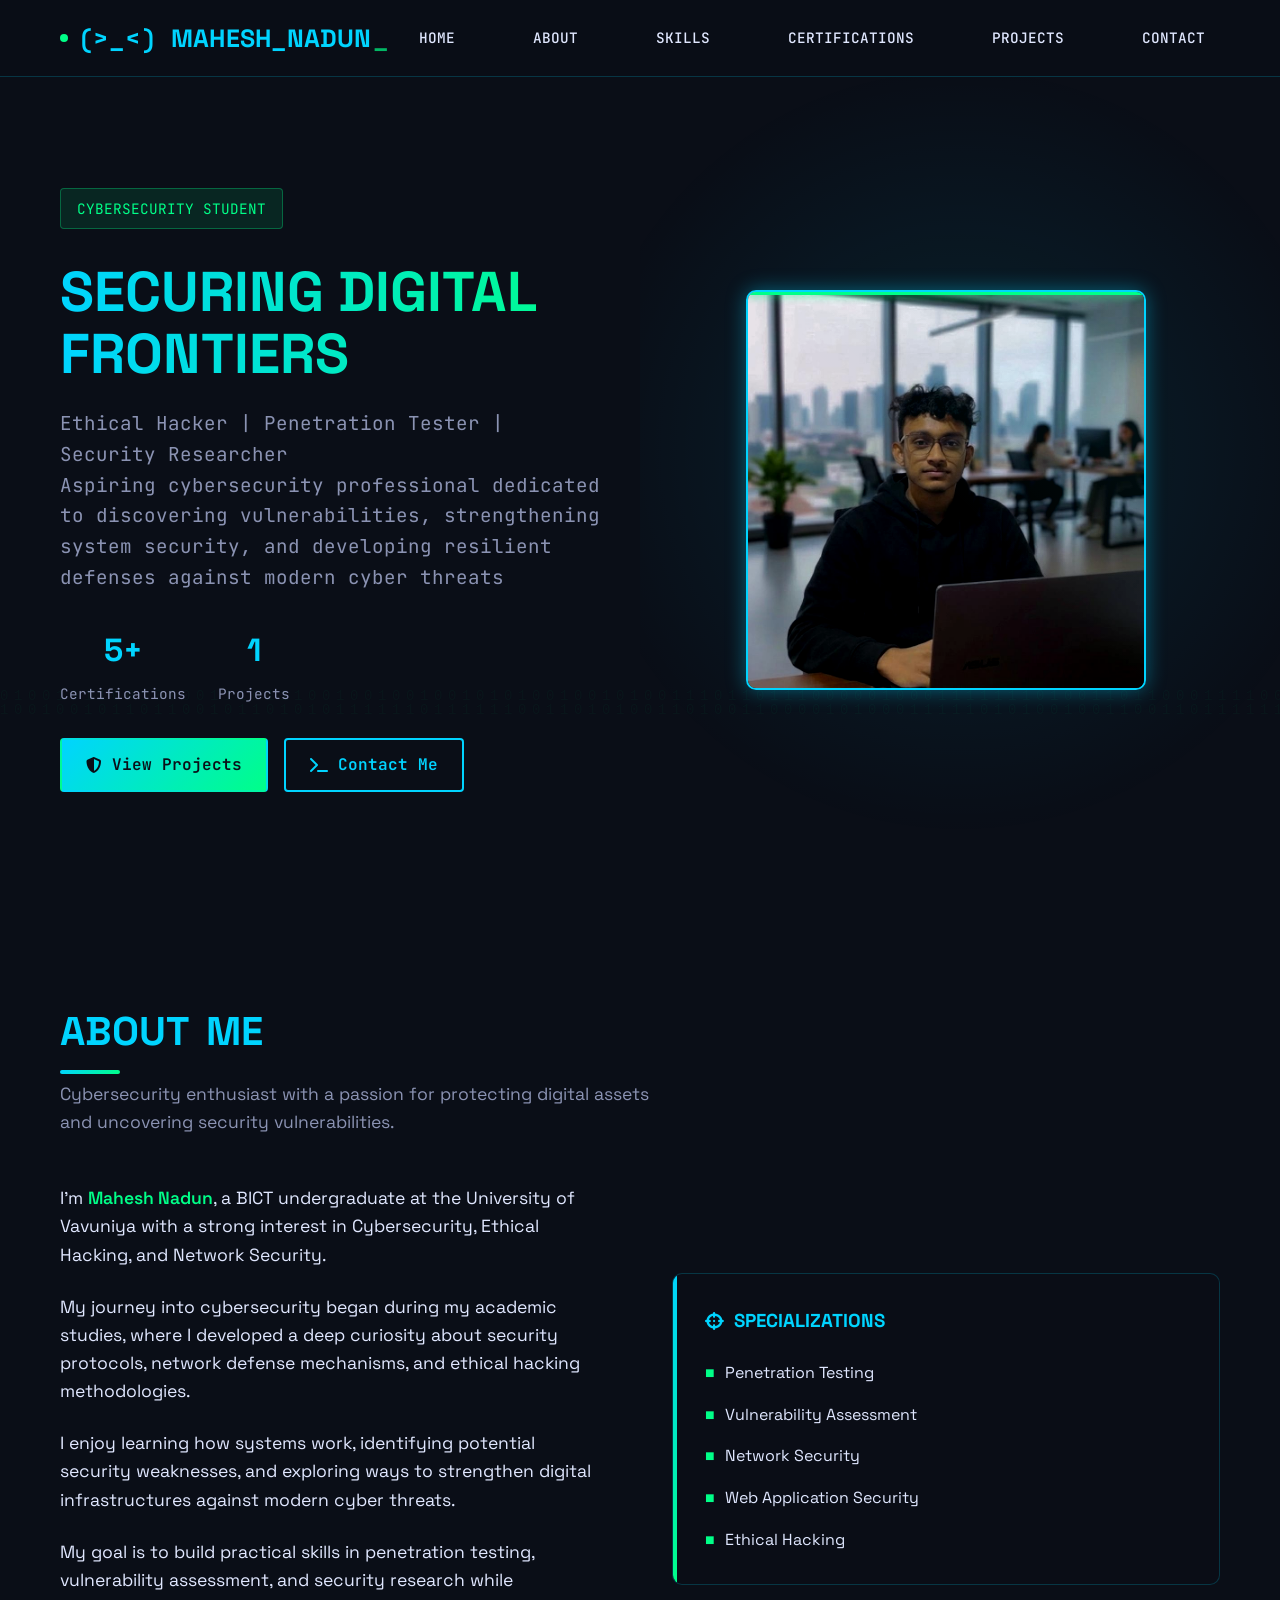
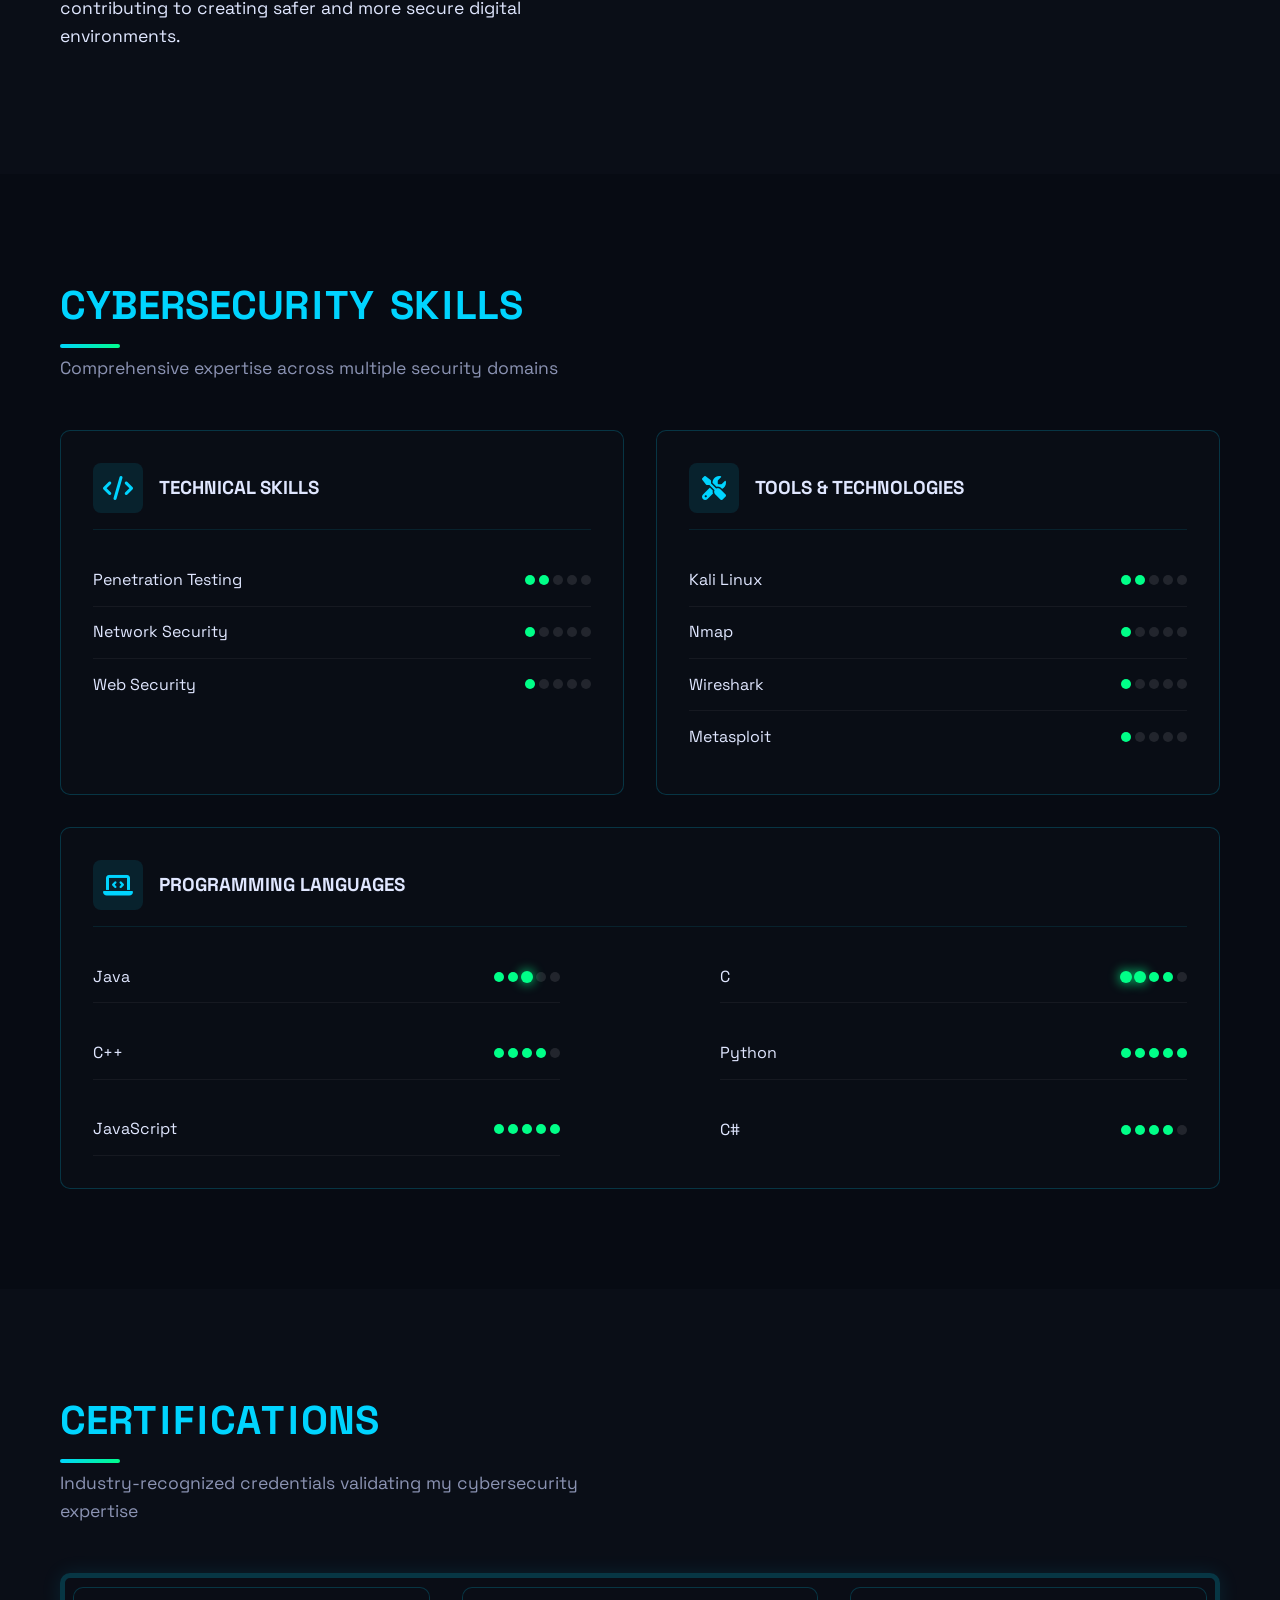
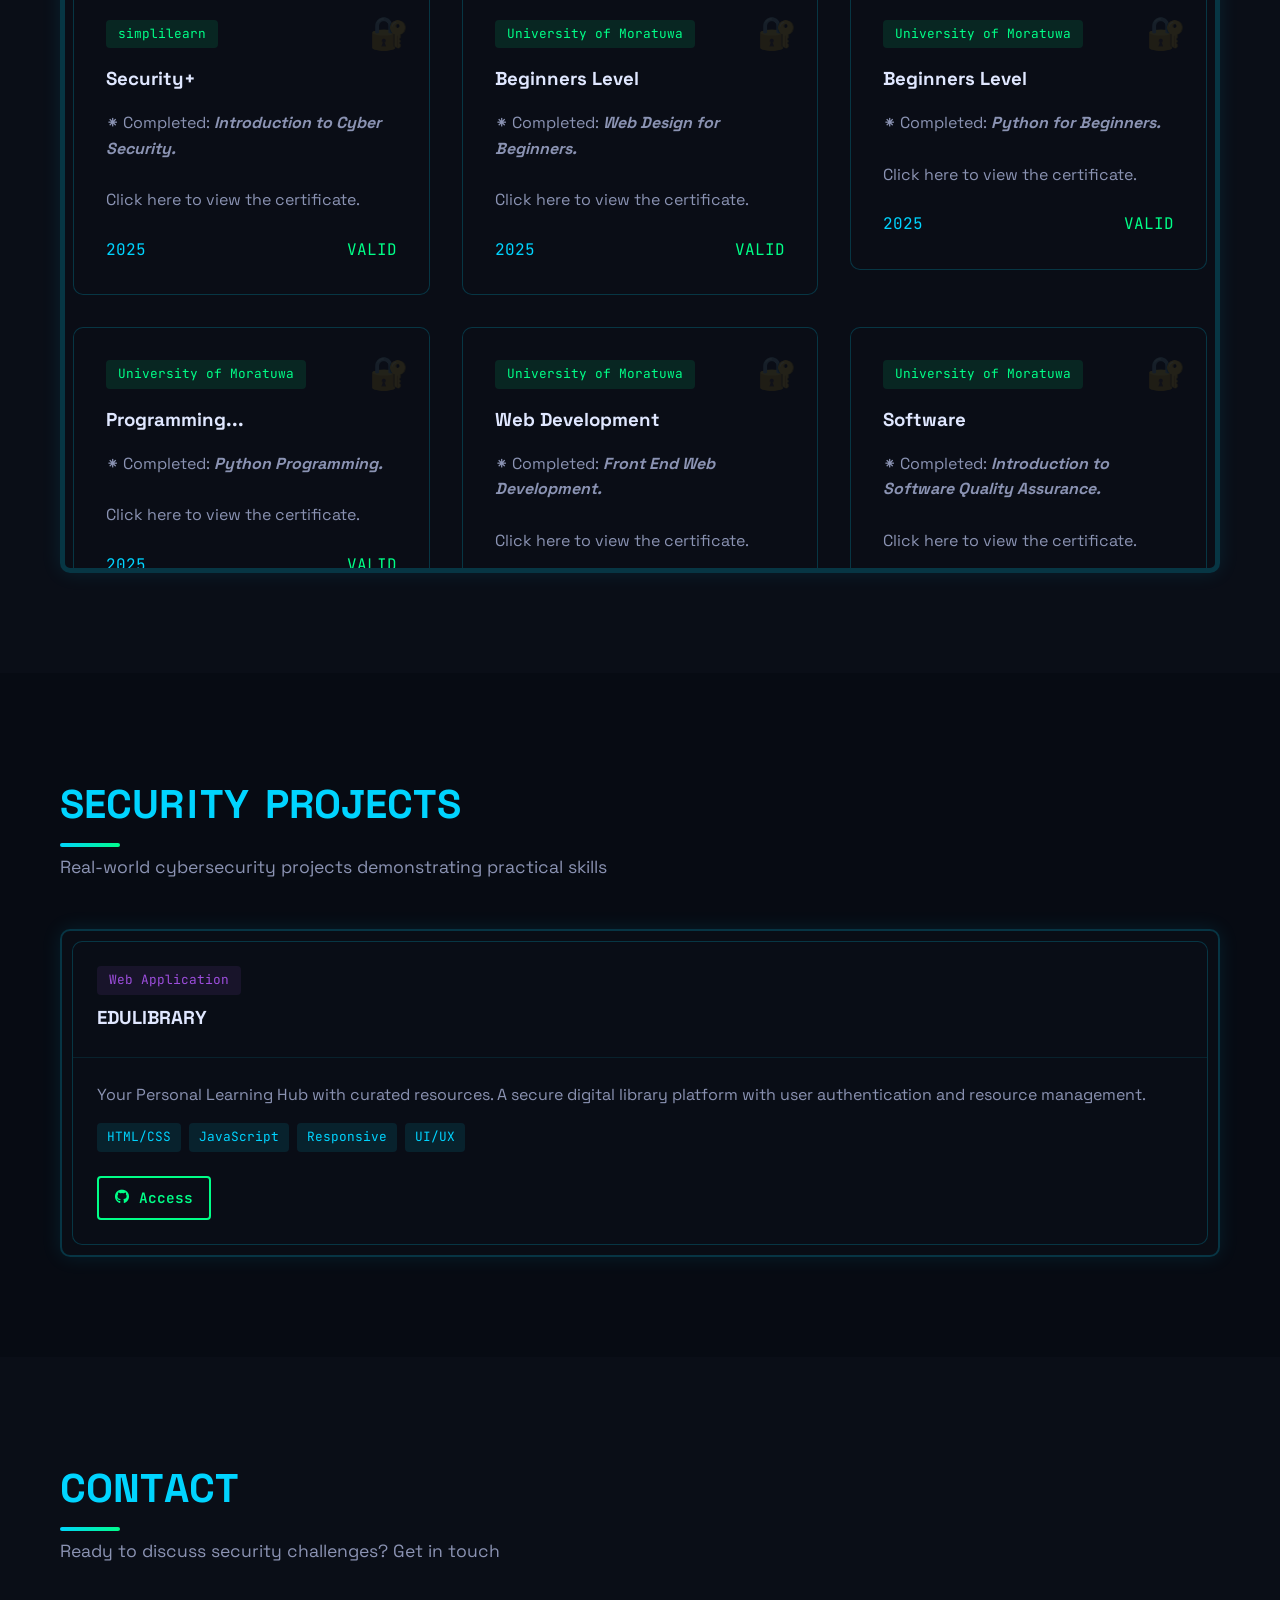
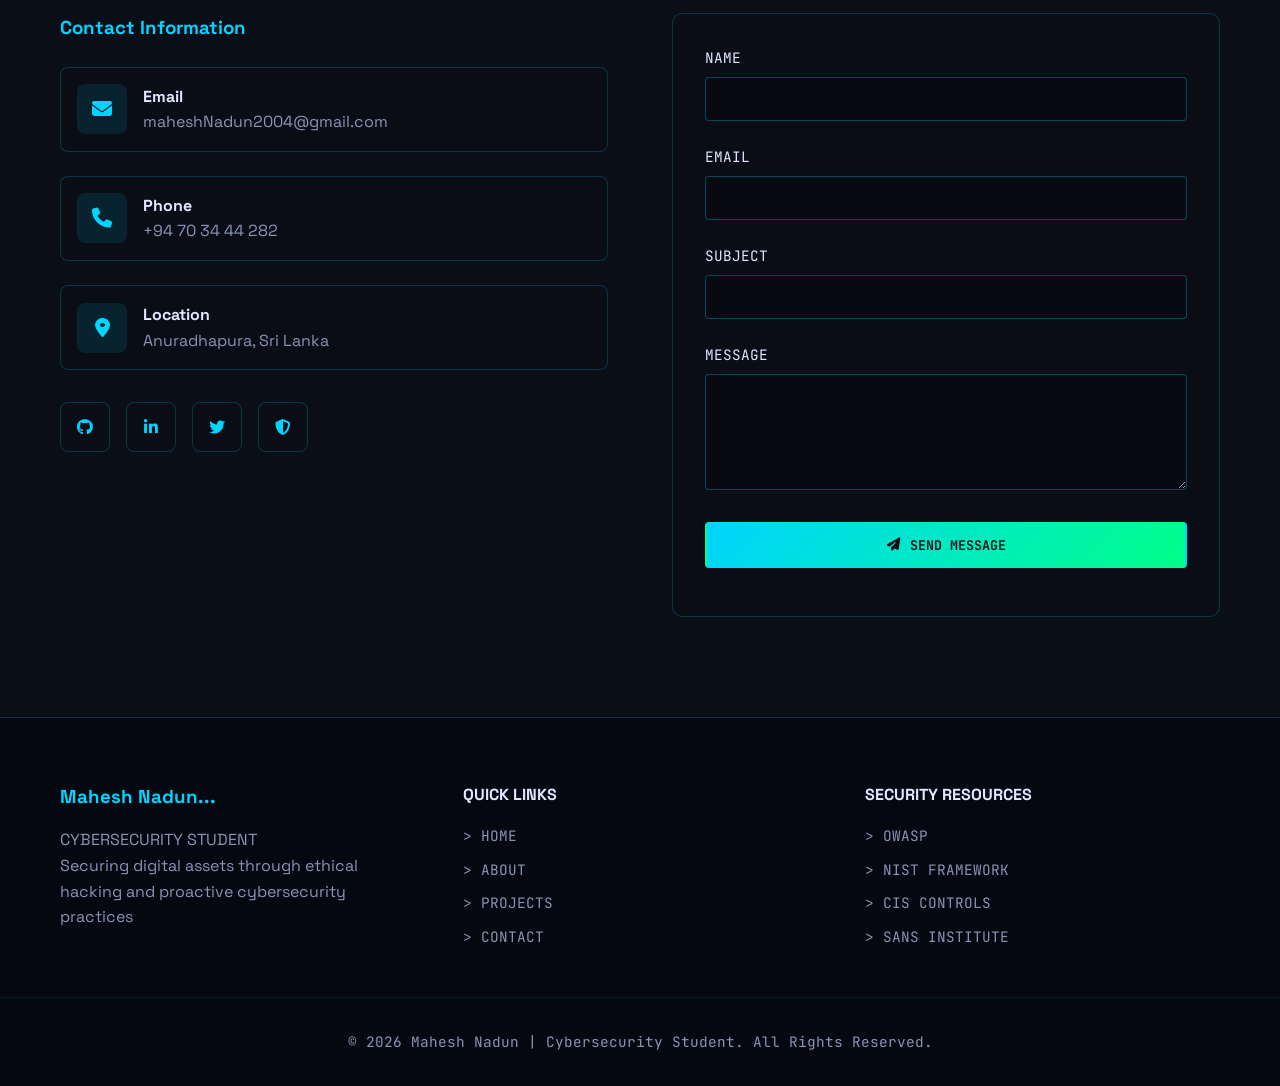
==== index.html @ 1f4838f5 "Add files via upload" ====
<!DOCTYPE html>
<html lang="en">
<head>
    <link href="https://unpkg.com/aos@2.3.1/dist/aos.css" rel="stylesheet">
    <meta name="viewport" content="width=device-width, initial-scale=1.0">
    <meta charset="UTF-8">
    <meta name="viewport" content="width=device-width, initial-scale=1.0">
    <title>Mahesh Nadun </title>
    <meta name="description" content="Cybersecurity Specialist | Ethical Hacker | Penetration Tester | Security Researcher">
    
    <link rel="stylesheet" href="https://cdnjs.cloudflare.com/ajax/libs/font-awesome/6.4.0/css/all.min.css">
    
    <link href="https://fonts.googleapis.com/css2?family=Space+Grotesk:wght@300;400;500;600;700&family=JetBrains+Mono:wght@300;400&display=swap" rel="stylesheet">
    
    <link rel="stylesheet" href="styles.css">
</head>
<body>

    <canvas id="matrix-bg"></canvas>
    
    <header class="header" id="header">
        <div class="nav-container">
            <a href="#home" class="logo">
                <span class="logo-dot"></span>
                <span id="scramble-text" class="scramble-text" style="font-size: 25px;">(>_<) MAHESH_NADUN</span>
            </a>
            
            <ul class="nav-links" data-aos="fade-up">
                <li><a href="#home">HOME</a></li>
                <li><a href="#about">ABOUT</a></li>
                <li><a href="#skills">SKILLS</a></li>
                <li><a href="#certifications">CERTIFICATIONS</a></li>
                <li><a href="#projects">PROJECTS</a></li>
                <li><a href="#contact">CONTACT</a></li>
            </ul>
        </div>
    </header>
    
    <section class="hero" id="home">
        <div class="hero-container">
            <div class="hero-content" data-aos="fade-up">
                <span class="hero-badge">CYBERSECURITY STUDENT</span>
                <h1>SECURING DIGITAL FRONTIERS</h1>
                <p class="hero-subtitle">
                    Ethical Hacker | Penetration Tester | Security Researcher<br>
                    Aspiring cybersecurity professional dedicated to discovering vulnerabilities, 
                    strengthening system security, and developing resilient defenses against 
                    modern cyber threats
                </p>
                
                <div class="hero-stats">
                    <div class="stat-item">
                        <span class="stat-number">5+</span>
                        <span class="stat-label">Certifications</span>
                    </div>
                    <div class="stat-item">
                        <span class="stat-number">1</span>
                        <span class="stat-label">Projects</span>
                    </div>
                </div>
                
                <div class="hero-btns">
                    <a href="#projects" class="btn btn-primary">
                        <i class="fas fa-shield-alt"></i> View Projects
                    </a>
                    <a href="#contact" class="btn btn-outline">
                        <i class="fas fa-terminal"></i> Contact Me
                    </a>
                </div>
            </div>
            
            <div class="hero-image" data-aos="fade-up">
                <div class="profile-container">
                    <div class="profile-frame">
                        <img src="My.jpg" alt="Mahesh Nadun - Cybersecurity Specialist" class="profile-image" onerror="this.src='https://images.unsplash.com/photo-1550751827-4bd374c3f58b?q=80&w=1000'">
                        <div class="profile-overlay"></div>
                        <div class="scan-line"></div>
                    </div>
                </div>
            </div>
        </div>
    </section>
    
    <!-- About Section -->
    <section class="section" id="about" data-aos="fade-up">
        <div class="container">
            <h2 class="section-title" id="about-title">ABOUT ME</h2>
            <p class="section-subtitle" data-aos="fade-up">Cybersecurity enthusiast with a passion for protecting 
                digital assets and uncovering security vulnerabilities.</p>
            <div class="about-content" data-aos="fade-up">
                <div class="about-text">
                    <p>I'm <span class="cyber-highlight">Mahesh Nadun</span>, a BICT undergraduate 
                        at the University of Vavuniya with a strong interest in 
                        Cybersecurity, Ethical Hacking, and Network Security.</p>

                    <p>My journey into cybersecurity began during my academic 
                        studies, where I developed a deep curiosity about security protocols, 
                        network defense mechanisms, and ethical hacking methodologies.</p>

                    <p>I enjoy learning how systems work, identifying 
                        potential security weaknesses, and exploring ways to 
                        strengthen digital infrastructures against modern cyber threats.</p>

                    <p>My goal is to build practical skills in penetration testing, 
                        vulnerability assessment, and security research while contributing
                         to creating safer and more secure digital environments.</p>
                </div>
                
                <div class="about-box" data-aos="fade-up">
                    <h3><i class="fas fa-crosshairs"></i> SPECIALIZATIONS</h3>
                    <ul style="list-style: none;">
                        <li style="margin-bottom: 1rem; padding-left: 20px; position: relative;">
                            <span style="color: var(--cyber-green); position: absolute; left: 0;">■</span>
                            Penetration Testing
                        </li>
                        <li style="margin-bottom: 1rem; padding-left: 20px; position: relative;">
                            <span style="color: var(--cyber-green); position: absolute; left: 0;">■</span>
                            Vulnerability Assessment
                        </li>
                        <li style="margin-bottom: 1rem; padding-left: 20px; position: relative;">
                            <span style="color: var(--cyber-green); position: absolute; left: 0;">■</span>
                            Network Security
                        </li>
                        <li style="margin-bottom: 1rem; padding-left: 20px; position: relative;">
                            <span style="color: var(--cyber-green); position: absolute; left: 0;">■</span>
                            Web Application Security
                        </li>
                        <li style="padding-left: 20px; position: relative;">
                            <span style="color: var(--cyber-green); position: absolute; left: 0;">■</span>
                            Ethical Hacking
                        </li>
                    </ul>
                </div>
            </div>
        </div>
    </section>
    
    <!-- Skills Section -->
    <section class="section" id="skills" data-aos="fade-up">
        <div class="container">
            <h2 class="section-title" id="skills-title">CYBERSECURITY SKILLS</h2>
            <p class="section-subtitle"data-aos="fade-up">Comprehensive expertise across multiple security domains</p>
            
            <div class="skills-container">
                <div class="skills-grid">
                    <!-- Technical Skills -->
                    <div class="skill-category"data-aos="fade-up">
                        <div class="skill-header">
                            <div class="skill-icon">
                                <i class="fas fa-code"></i>
                            </div>
                            <h3>TECHNICAL SKILLS</h3>
                        </div>
                        <ul class="skill-list">
                            <li class="skill-item">
                                <span>Penetration Testing</span>
                                <div class="skill-level">
                                    <span class="level-dot active"></span>
                                    <span class="level-dot active"></span>
                                    <span class="level-dot "></span>
                                    <span class="level-dot "></span>
                                    <span class="level-dot"></span>
                                </div>
                            </li>
                            <li class="skill-item">
                                <span>Network Security</span>
                                <div class="skill-level">
                                    <span class="level-dot active"></span>
                                    <span class="level-dot "></span>
                                    <span class="level-dot "></span>
                                    <span class="level-dot "></span>
                                    <span class="level-dot "></span>
                                </div>
                            </li>
                             <li class="skill-item">
                                <span>Web Security</span>
                                <div class="skill-level">
                                    <span class="level-dot active"></span>
                                    <span class="level-dot "></span>
                                    <span class="level-dot "></span>
                                    <span class="level-dot "></span>
                                    <span class="level-dot "></span>
                                </div>
                            </li>
                        </ul>
                    </div>
                    
                    <!-- Tools & Technologies -->
                    <div class="skill-category" data-aos="fade-up">
                        <div class="skill-header">
                            <div class="skill-icon">
                                <i class="fas fa-tools"></i>
                            </div>
                            <h3>TOOLS & TECHNOLOGIES</h3>
                        </div>
                        <ul class="skill-list">
                            <li class="skill-item">
                                <span>Kali Linux </span>
                                <div class="skill-level">
                                    <span class="level-dot active"></span>
                                    <span class="level-dot active"></span>
                                    <span class="level-dot "></span>
                                    <span class="level-dot "></span>
                                    <span class="level-dot "></span>
                                </div>
                            </li>
                            <li class="skill-item">
                                <span> Nmap</span>
                                <div class="skill-level">
                                    <span class="level-dot active"></span>
                                    <span class="level-dot "></span>
                                    <span class="level-dot "></span>
                                    <span class="level-dot "></span>
                                    <span class="level-dot "></span>
                                </div>
                            </li>
                            <li class="skill-item">
                                <span>Wireshark</span>
                                <div class="skill-level">
                                    <span class="level-dot active"></span>
                                    <span class="level-dot "></span>
                                    <span class="level-dot "></span>
                                    <span class="level-dot "></span>
                                    <span class="level-dot"></span>
                                </div>
                            </li>
                            <li class="skill-item">
                                <span>Metasploit</span>
                                <div class="skill-level">
                                    <span class="level-dot active"></span>
                                    <span class="level-dot "></span>
                                    <span class="level-dot "></span>
                                    <span class="level-dot"></span>
                                    <span class="level-dot"></span>
                                </div>
                            </li>
                        </ul>
                    </div>

                    <!-- Programming Languages -->
                    <div class="skill-category programming" data-aos="fade-up">
                        <div class="skill-header">
                            <div class="skill-icon">
                                <i class="fas fa-laptop-code"></i> 
                            </div>
                            <h3>PROGRAMMING LANGUAGES</h3>
                        </div>
                        <ul class="skill-list">
                        <li class="skill-item">
                            <span>Java</span>
                            <div class="skill-level">
                                <span class="level-dot active"></span>
                                <span class="level-dot active"></span>
                                <span class="level-dot active"></span>
                                <span class="level-dot "></span>
                                <span class="level-dot "></span>
                            </div>
                        </li>
                        <li class="skill-item">
                            <span>C</span>
                            <div class="skill-level">
                                <span class="level-dot active"></span>
                                <span class="level-dot active"></span>
                                <span class="level-dot active"></span>
                                <span class="level-dot active"></span>
                                <span class="level-dot "></span>
                            </div>
                        </li>
                        <li class="skill-item">
                            <span>C++</span>
                                <div class="skill-level">
                                    <span class="level-dot active"></span>
                                    <span class="level-dot active"></span>
                                    <span class="level-dot active"></span>
                                    <span class="level-dot active"></span>
                                    <span class="level-dot "></span>
                                </div>
                                    </li>
                                    <li class="skill-item">
                                        <span>Python</span>
                                        <div class="skill-level">
                                        <span class="level-dot active"></span>
                                        <span class="level-dot active"></span>
                                        <span class="level-dot active"></span>
                                            <span class="level-dot active"></span>
                                        <span class="level-dot active"></span>
                                </div>
                                </li>
                        <li class="skill-item">
                            <span>JavaScript</span>
                            <div class="skill-level">
                                <span class="level-dot active"></span>
                                <span class="level-dot active"></span>
                                <span class="level-dot active"></span>
                                <span class="level-dot active"></span>
                                <span class="level-dot active"></span>
                            </div>
                        </li>
                            <li class="skill-item">
                                <span>C#</span>
                                <div class="skill-level">
                                    <span class="level-dot active"></span>
                                    <span class="level-dot active"></span>
                                    <span class="level-dot active"></span>
                                    <span class="level-dot active"></span>
                                    <span class="level-dot "></span>
                                </div>
                            </li>
                        </ul>
                    </div>
                </div>
            </div>
        </div>
    </section>
    
    <!-- Certifications Section -->
    <section class="section" id="certifications" data-aos="fade-up">
        <div class="container" data-aos="fade-up">
            <h2 class="section-title" id="certifications-title">CERTIFICATIONS</h2>
            <p class="section-subtitle" data-aos="fade-up">Industry-recognized credentials validating my cybersecurity expertise</p>
            
            <div class="certs-wrapper">
            <div class="certs-grid">

            <div class="certs-grid"data-aos="fade-up">


                <a href="IntroductiontoCyberSecurity.html">
                    <div class="cert-card">
                        <span class="cert-badge">simplilearn</span>
                        <h3>Security+</h3>
                        <p style="color: var(--cyber-gray); margin: 1rem 0;">
                            ⁕ Completed: <b><i>Introduction to Cyber Security.</i></b><br><br>
                            Click here to view the certificate.<br>
                        </p>
                        <div style="display: flex; justify-content: space-between; align-items: center; margin-top: 1.5rem;">
                            <span style="font-family: var(--font-mono); color: var(--cyber-blue);">2025</span>
                            <span style="font-family: var(--font-mono); color: var(--cyber-green);">VALID</span>
                        </div>
                    </div>
                </a>

                <a href="WebDesignforBeginnersE-Certificate.html">
                    <div class="cert-card">
                        <span class="cert-badge">University of Moratuwa</span>
                        <h3>Beginners Level</h3>
                        <p style="color: var(--cyber-gray); margin: 1rem 0;">
                            ⁕ Completed: <b><i>Web Design for Beginners.</i></b><br><br>
                            Click here to view the certificate.<br>
                        </p> 
                        <div style="display: flex; justify-content: space-between; align-items: center; margin-top: 1.5rem;">
                            <span style="font-family: var(--font-mono); color: var(--cyber-blue);">2025</span>
                            <span style="font-family: var(--font-mono); color: var(--cyber-green);">VALID</span>
                        </div>
                    </div>
                </a>

                <a href="PythonforBeginnersE-Certificate.html">
                    <div class="cert-card">
                        <span class="cert-badge">University of Moratuwa</span>
                        <h3>Beginners Level</h3>
                        <p style="color: var(--cyber-gray); margin: 1rem 0;">
                            ⁕ Completed: <b><i>Python for Beginners.</i></b><br><br>
                            Click here to view the certificate.<br>
                        </p>
                        <div style="display: flex; justify-content: space-between; align-items: center; margin-top: 1.5rem;">
                            <span style="font-family: var(--font-mono); color: var(--cyber-blue);">2025</span>
                            <span style="font-family: var(--font-mono); color: var(--cyber-green);">VALID</span>
                        </div>
                    </div>
                </a>

                <a href="PythonProgrammingE-Certificate.html">
                    <div class="cert-card">
                        <span class="cert-badge">University of Moratuwa</span>
                        <h3>Programming...</h3>
                        <p style="color: var(--cyber-gray); margin: 1rem 0;">
                            ⁕ Completed: <b><i>Python Programming.</i></b><br><br>
                            Click here to view the certificate.<br>
                        </p>
                        <div style="display: flex; justify-content: space-between; align-items: center; margin-top: 1.5rem;">
                            <span style="font-family: var(--font-mono); color: var(--cyber-blue);">2025</span>
                            <span style="font-family: var(--font-mono); color: var(--cyber-green);">VALID</span>
                        </div>
                    </div>
                </a>

                <a href="FrontEndWebDevelopmentE-Certificate.html">
                    <div class="cert-card">
                        <span class="cert-badge">University of Moratuwa</span>
                        <h3>Web Development</h3>
                        <p style="color: var(--cyber-gray); margin: 1rem 0;">
                            ⁕ Completed: <b><i>Front End Web Development.</i></b><br><br>
                            Click here to view the certificate.<br>
                        </p>
                        <div style="display: flex; justify-content: space-between; align-items: center; margin-top: 1.5rem;">
                            <span style="font-family: var(--font-mono); color: var(--cyber-blue);">2025</span>
                            <span style="font-family: var(--font-mono); color: var(--cyber-green);">VALID</span>
                        </div>
                    </div>
                </a>

                <a href="IntroductiontoSoftwareQualityAssuranceE-Certificate.html">
                    <div class="cert-card">
                        <span class="cert-badge">University of Moratuwa</span>
                        <h3>Software</h3>
                        <p style="color: var(--cyber-gray); margin: 1rem 0;">
                            ⁕ Completed: <b><i>Introduction to Software Quality Assurance.</i></b><br><br>
                            Click here to view the certificate.<br>
                        </p>
                        <div style="display: flex; justify-content: space-between; align-items: center; margin-top: 1.5rem;">
                            <span style="font-family: var(--font-mono); color: var(--cyber-blue);">2025</span>
                            <span style="font-family: var(--font-mono); color: var(--cyber-green);">VALID</span>
                        </div>
                    </div>
                </a>


            </div>
        </div>
    </section>
    
<!-- Projects Section -->
<section class="section" id="projects" data-aos="fade-up">
    <div class="container">
        <h2 class="section-title" id="projects-title">SECURITY PROJECTS</h2>
        <p class="section-subtitle" data-aos="fade-up">Real-world cybersecurity projects demonstrating practical skills</p>
        
        <div class="projects-wrapper" data-aos="fade-up">
            <div class="projects-grid" data-aos="fade-up">
                
                <div class="project-card">
                    <div class="project-header">
                        <span class="project-category">Web Application</span>
                        <h3>EDULIBRARY</h3>
                    </div>
                    <div class="project-content">
                        <p style="color: var(--cyber-gray); margin-bottom: 1rem;">
                            Your Personal Learning Hub with curated resources. A secure digital library platform with user authentication and resource management.
                        </p>
                        <div class="project-tech">
                            <span class="tech-tag">HTML/CSS</span>
                            <span class="tech-tag">JavaScript</span>
                            <span class="tech-tag">Responsive</span>
                            <span class="tech-tag">UI/UX</span>
                        </div>
                        <div style="margin-top: 1.5rem; display: flex; gap: 1rem; flex-wrap: wrap;">
                            <a href="https://maheshnadun2004.github.io/EduLibrary/"  class="btn btn-outline" style="padding: 8px 16px; font-size: 0.9rem; border-color: var(--cyber-green); color: var(--cyber-green);">
                                <i class="fab fa-github"></i> Access
                            </a>
                        </div>
                    </div>
                </div>
            </div> 
        </div> 
    </div>
</section>
    
    <!-- Contact Section -->
    <section class="section" id="contact" data-aos="fade-up">
        <div class="container">
            <h2 class="section-title" id="contact-title">CONTACT</h2>
            <p class="section-subtitle" data-aos="fade-up">Ready to discuss security challenges? Get in touch</p>
            
            <div class="contact-container" data-aos="fade-up">
                <div class="contact-info">
                    <h3>Contact Information</h3>
                    
                    <div class="contact-item" data-aos="fade-up">
                        <div class="contact-icon">
                            <i class="fas fa-envelope"></i>
                        </div>
                        <div>
                            <h4>Email</h4>
                            <p style="color: var(--cyber-gray);">maheshNadun2004@gmail.com</p>
                        </div>
                    </div>
                    
                    <div class="contact-item" data-aos="fade-up">
                        <div class="contact-icon">
                            <i class="fas fa-phone"></i>
                        </div>
                        <div>
                            <h4>Phone</h4>
                            <p style="color: var(--cyber-gray);">+94 70 34 44 282</p>
                        </div>
                    </div>
                    
                    <div class="contact-item" data-aos="fade-up">
                        <div class="contact-icon">
                            <i class="fas fa-map-marker-alt"></i>
                        </div>
                        <div>
                            <h4>Location</h4>
                            <p style="color: var(--cyber-gray);">Anuradhapura, Sri Lanka</p>
                        </div>
                    </div>
                    
                    <div class="social-links" data-aos="fade-up">
                        <a href="https://github.com/MaheshNadun2004" class="social-link" target="_blank">
                            <i class="fab fa-github"></i>
                        </a>
                        <a href="https://www.linkedin.com/in/Mahesh-nadun" class="social-link" target="_blank">
                            <i class="fab fa-linkedin-in"></i>
                        </a>
                        <a href="https://twitter.com" class="social-link" target="_blank">
                            <i class="fab fa-twitter"></i>
                        </a>
                        <a href="https://tryhackme.com" class="social-link" target="_blank">
                            <i class="fas fa-shield-alt"></i>
                        </a>
                    </div>
                </div>
                
                <div class="contact-form" data-aos="fade-up">
                    <form id="contactForm">
                        <div class="form-group" data-aos="fade-up">
                            <label class="form-label" for="name">NAME</label>
                            <input type="text" id="name" class="form-control" required>
                        </div>
                        
                        <div class="form-group"data-aos="fade-up">
                            <label class="form-label" for="email">EMAIL</label>
                            <input type="email" id="email" class="form-control" required>
                        </div>
                        
                        <div class="form-group" data-aos="fade-up">
                            <label class="form-label" for="subject">SUBJECT</label>
                            <input type="text" id="subject" class="form-control" required>
                        </div>
                        
                        <div class="form-group" data-aos="fade-up">
                            <label class="form-label" for="message">MESSAGE</label>
                            <textarea id="message" class="form-control" rows="5" required></textarea>
                        </div>
                        
                        <button type="submit" class="btn btn-primary" style="width: 100%;" data-aos="fade-up">
                            <i class="fas fa-paper-plane"></i> SEND MESSAGE
                        </button>
                        
                        <p id="formStatus" style="margin-top: 1rem; text-align: center; color: var(--cyber-gray); font-family: var(--font-mono);"></p>
                    </form>
                </div>
            </div>
        </div>
    </section>
    
    <!-- Footer -->
    <footer class="footer" data-aos="fade-up">
        <div class="footer-content">
            <div data-aos="fade-up">
                <h3 style="color: var(--cyber-blue); margin-bottom: 1rem;">Mahesh Nadun...</h3>
                <p style="color: var(--cyber-gray); max-width: 300px;">
                    CYBERSECURITY STUDENT<br>
                    Securing digital assets through ethical hacking and proactive cybersecurity practices
                </p>
            </div>
            
            <div data-aos="fade-up">
                <h4 style="color: var(--cyber-light); margin-bottom: 1rem;">QUICK LINKS</h4>
                <ul style="list-style: none;">
                    <li style="margin-bottom: 0.5rem;">
                        <a href="#home" style="color: var(--cyber-gray); text-decoration: none; font-family: var(--font-mono); font-size: 0.9rem;">
                            > HOME
                        </a>
                    </li>
                    <li style="margin-bottom: 0.5rem;">
                        <a href="#about" style="color: var(--cyber-gray); text-decoration: none; font-family: var(--font-mono); font-size: 0.9rem;">
                            > ABOUT
                        </a>
                    </li>
                    <li style="margin-bottom: 0.5rem;">
                        <a href="#projects" style="color: var(--cyber-gray); text-decoration: none; font-family: var(--font-mono); font-size: 0.9rem;">
                            > PROJECTS
                        </a>
                    </li>
                    <li>
                        <a href="#contact" style="color: var(--cyber-gray); text-decoration: none; font-family: var(--font-mono); font-size: 0.9rem;">
                            > CONTACT
                        </a>
                    </li>
                </ul>
            </div>
            
            <div data-aos="fade-up">
                <h4 style="color: var(--cyber-light); margin-bottom: 1rem;">SECURITY RESOURCES</h4>
                <ul style="list-style: none;">
                    <li style="margin-bottom: 0.5rem;">
                        <a href="https://owasp.org" target="_blank" style="color: var(--cyber-gray); text-decoration: none; font-family: var(--font-mono); font-size: 0.9rem;">
                            > OWASP
                        </a>
                    </li>
                    <li style="margin-bottom: 0.5rem;">
                        <a href="https://nist.gov" target="_blank" style="color: var(--cyber-gray); text-decoration: none; font-family: var(--font-mono); font-size: 0.9rem;">
                            > NIST FRAMEWORK
                        </a>
                    </li>
                    <li style="margin-bottom: 0.5rem;">
                        <a href="https://cisecurity.org" target="_blank" style="color: var(--cyber-gray); text-decoration: none; font-family: var(--font-mono); font-size: 0.9rem;">
                            > CIS CONTROLS
                        </a>
                    </li>
                    <li>
                        <a href="https://sans.org" target="_blank" style="color: var(--cyber-gray); text-decoration: none; font-family: var(--font-mono); font-size: 0.9rem;">
                            > SANS INSTITUTE
                        </a>
                    </li>
                </ul>
            </div>
        </div>
        
        <div class="copyright" >
            <p>© 2026 Mahesh Nadun | Cybersecurity Student. All Rights Reserved.</p>
        </div>
    </footer>
    
    <a href="#home" class="back-to-top" id="backToTop">
        <i class="fas fa-arrow-up"></i>
    </a>
    <script src="https://unpkg.com/aos@2.3.1/dist/aos.js"></script>
<script>
    AOS.init({
        duration: 1000,
        once: true
    });
</script>
    <script src="script.js"></script>
</body>
</html>
---- styles.css ----
:root {
    --cyber-dark: #0a0e17;
    --cyber-darker: #050811;
    --cyber-blue: #00d4ff;
    --cyber-green: #00ff88;
    --cyber-red: #ff0055;
    --cyber-purple: #9d4edd;
    --cyber-yellow: #ffcc00;
    --cyber-gray: #8b93b3;
    --cyber-light: #e0e7ff;
    --gradient-cyber: linear-gradient(135deg, var(--cyber-blue), var(--cyber-green));
    --gradient-hacker: linear-gradient(135deg, var(--cyber-purple), var(--cyber-red));
    --shadow-glow-blue: 0 0 20px rgba(0, 212, 255, 0.4);
    --shadow-glow-green: 0 0 20px rgba(0, 255, 136, 0.4);
    --shadow-glow-red: 0 0 20px rgba(255, 0, 85, 0.4);
    --font-main: 'Space Grotesk', sans-serif;
    --font-mono: 'JetBrains Mono', monospace;
    --section-padding: 100px 20px;
}
* {
    margin: 0;
    padding: 0;
    box-sizing: border-box;
}
html {
    scroll-behavior: smooth;
    scroll-padding-top: 80px;
}
body {
    font-family: var(--font-main);
    background-color: var(--cyber-dark);
    color: var(--cyber-light);
    line-height: 1.6;
    overflow-x: hidden;
    position: relative;
}
#matrix-bg {
    position: fixed;
    top: 0;
    left: 0;
    width: 100%;
    height: 100%;
    z-index: -1;
    opacity: 0.03;
    pointer-events: none;
}
.header {
    position: fixed;
    top: 0;
    left: 0;
    width: 100%;
    z-index: 1000;
    background: rgba(10, 14, 23, 0.95);
    backdrop-filter: blur(10px);
    border-bottom: 1px solid rgba(0, 212, 255, 0.2);
    padding: 1rem 0;
    transition: all 0.3s ease;
}
.header.scrolled {
    padding: 0.5rem 0;
    box-shadow: var(--shadow-glow-blue);
}
.nav-container {
    max-width: 1200px;
    margin: 0 auto;
    padding: 0 20px;
    display: flex;
    justify-content: space-between;
    align-items: center;
}
.logo {
    display: flex;
    align-items: center;
    gap: 10px;
    font-size: 1.5rem;
    font-weight: 700;
    color: var(--cyber-blue);
    text-decoration: none;
}
.logo-dot {
    width: 8px;
    height: 8px;
    background: var(--cyber-green);
    border-radius: 50%;
    animation: pulse 2s infinite;
}
@keyframes pulse {
    0%, 100% { opacity: 1; }
    50% { opacity: 0.5; }
}
.nav-links {
    display: flex;
    gap: 2rem;
    list-style: none;
}
.nav-links a {
    color: var(--cyber-light);
    text-decoration: none;
    font-weight: 500;
    padding: 8px 16px;
    border-radius: 4px;
    transition: all 0.3s ease;
    position: relative;
    font-family: var(--font-mono);
    font-size: 0.9rem;
}
.nav-links a::before {
    content: '>';
    color: var(--cyber-blue);
    margin-right: 5px;
    opacity: 0;
    transition: opacity 0.3s ease;
}
.nav-links a:hover::before {
    opacity: 1;
}
.nav-links a:hover {
    background: rgba(0, 212, 255, 0.1);
    color: var(--cyber-blue);
}
/* Scramble Text Effect */
.scramble-text {
    display: inline-flex;
    cursor: pointer;
    position: relative;
}
.scramble-text span {
    display: inline-block;
    transition: all 0.2s ease;
    min-width: 0.6em;
    text-align: center;
    color: var(--cyber-blue);
    animation: glow 2s infinite;
}
/* Section titles scramble effect */
.section-title {
    font-size: 2.5rem;
    margin-bottom: 1rem;
    color: var(--cyber-blue);
    position: relative;
    display: inline-block;
}
.section-title span {
    display: inline-block;
    transition: all 0.3s ease;
    min-width: 0.4em;
    text-align: center;
}
.section-title::after {
    content: '';
    position: absolute;
    bottom: -10px;
    left: 0;
    width: 60px;
    height: 4px;
    background: var(--gradient-cyber);
    border-radius: 2px;
}
/* Glow animation */
@keyframes glow {
    0%, 100% {
        text-shadow: 0 0 5px rgba(0, 212, 255, 0.5);
    }
    50% {
        text-shadow: 0 0 15px rgba(0, 255, 136, 0.8);
    }
}
/* Typing cursor effect */
.scramble-text::after {
    content: '_';
    color: var(--cyber-green);
    animation: blink 1s infinite;
    margin-left: 2px;
    opacity: 0.7;
}
@keyframes blink {
    0%, 100% { opacity: 1; }
    50% { opacity: 0; }
}
/* Hero Section */
.hero {
    min-height: 100vh;
    display: flex;
    align-items: center;
    padding-top: 80px;
    position: relative;
    overflow: hidden;
}
.hero::before {
    content: '';
    position: absolute;
    top: 0;
    right: 0;
    width: 50%;
    height: 100%;
    background: radial-gradient(circle at center, rgba(0, 212, 255, 0.1) 0%, transparent 70%);
}
.hero-container {
    max-width: 1200px;
    margin: 0 auto;
    padding: 0 20px;
    display: grid;
    grid-template-columns: 1fr 1fr;
    gap: 4rem;
    align-items: center;
}
.hero-content h1 {
    font-size: 3.5rem;
    line-height: 1.1;
    margin-bottom: 1.5rem;
    background: linear-gradient(to right, var(--cyber-blue), var(--cyber-green));
    -webkit-background-clip: text;
    background-clip: text;
    color: transparent;
}
.hero-subtitle {
    font-size: 1.2rem;
    color: var(--cyber-gray);
    margin-bottom: 2rem;
    font-family: var(--font-mono);
}
.hero-badge {
    display: inline-block;
    background: rgba(0, 255, 136, 0.1);
    color: var(--cyber-green);
    padding: 8px 16px;
    border-radius: 4px;
    font-family: var(--font-mono);
    font-size: 0.9rem;
    margin-bottom: 2rem;
    border: 1px solid rgba(0, 255, 136, 0.3);
}
.hero-stats {
    display: flex;
    gap: 2rem;
    margin: 2rem 0;
}
.stat-item {
    text-align: center;
}
.stat-number {
    display: block;
    font-size: 2rem;
    font-weight: 700;
    color: var(--cyber-blue);
    margin-bottom: 5px;
}
.stat-label {
    font-size: 0.9rem;
    color: var(--cyber-gray);
    font-family: var(--font-mono);
}
.hero-btns {
    display: flex;
    gap: 1rem;
    margin-top: 2rem;
}
.btn {
    display: inline-flex;
    align-items: center;
    gap: 10px;
    padding: 12px 24px;
    border-radius: 4px;
    text-decoration: none;
    font-weight: 600;
    transition: all 0.3s ease;
    font-family: var(--font-mono);
    border: 2px solid transparent;
}
.btn-primary {
    background: var(--gradient-cyber);
    color: var(--cyber-dark);
}
.btn-primary:hover {
    transform: translateY(-3px);
    box-shadow: var(--shadow-glow-blue);
}
.btn-outline {
    background: transparent;
    color: var(--cyber-blue);
    border-color: var(--cyber-blue);
}
.btn-outline:hover {
    background: rgba(0, 212, 255, 0.1);
    box-shadow: var(--shadow-glow-blue);
}
.hero-image {
    position: relative;
}
.profile-container {
    position: relative;
    width: 400px;
    height: 400px;
    margin: 0 auto;
}
.profile-frame {
    width: 100%;
    height: 100%;
    border: 2px solid var(--cyber-blue);
    border-radius: 10px;
    position: relative;
    overflow: hidden;
    box-shadow: var(--shadow-glow-blue);
}
.profile-image {
    width: 100%;
    height: 100%;
    object-fit: cover;
    filter: grayscale(0.2) contrast(1.1);
}
.profile-overlay {
    position: absolute;
    top: 0;
    left: 0;
    width: 100%;
    height: 100%;
    background: linear-gradient(45deg, transparent 50%, rgba(0, 212, 255, 0.1));
    pointer-events: none;
}
.scan-line {
    position: absolute;
    top: 0;
    left: 0;
    width: 100%;
    height: 3px;
    background: var(--cyber-green);
    animation: scan 3s linear infinite;
    box-shadow: 0 0 10px var(--cyber-green);
}
@keyframes scan {
    0% { top: 0; }
    100% { top: 100%; }
}
/* Sections Common */
.section {
    padding: var(--section-padding);
    position: relative;
}
#skills, #projects {
    background: rgba(5, 8, 17, 0.5);
}
.container {
    max-width: 1200px;
    margin: 0 auto;
    padding: 0 20px;
}
.section-subtitle {
    font-size: 1.1rem;
    color: var(--cyber-gray);
    margin-bottom: 3rem;
    max-width: 600px;
}
/* About Section */
.about-content {
    max-width: 1200px;
    margin: 0 auto;
    display: grid;
    grid-template-columns: 1fr 1fr;
    gap: 4rem;
    align-items: center;
}
.about-text p {
    margin-bottom: 1.5rem;
    font-size: 1.1rem;
}
.cyber-highlight {
    color: var(--cyber-green);
    font-weight: 600;
}
.about-box {
    background: rgba(10, 14, 23, 0.8);
    border: 1px solid rgba(0, 212, 255, 0.2);
    border-radius: 10px;
    padding: 2rem;
    position: relative;
    overflow: hidden;
}
.about-box::before {
    content: '';
    position: absolute;
    top: 0;
    left: 0;
    width: 4px;
    height: 100%;
    background: var(--gradient-cyber);
}
.about-box h3 {
    color: var(--cyber-blue);
    margin-bottom: 1.5rem;
    display: flex;
    align-items: center;
    gap: 10px;
}
/* Skills Section */
.skills-container {
    max-width: 1200px;
    margin: 0 auto;
}
.skills-grid {
    display: grid;
    grid-template-columns: repeat(auto-fit, minmax(350px, 1fr));
    gap: 2rem;
}
.skill-category {
    background: rgba(10, 14, 23, 0.8);
    border: 1px solid rgba(0, 212, 255, 0.2);
    border-radius: 10px;
    padding: 2rem;
    transition: all 0.3s ease;
}
.skill-category:hover {
    border-color: var(--cyber-blue);
    transform: translateY(-5px);
    box-shadow: var(--shadow-glow-blue);
}
.skill-header {
    display: flex;
    align-items: center;
    gap: 1rem;
    margin-bottom: 1.5rem;
    padding-bottom: 1rem;
    border-bottom: 1px solid rgba(0, 212, 255, 0.1);
}
.skill-icon {
    width: 50px;
    height: 50px;
    background: rgba(0, 212, 255, 0.1);
    border-radius: 8px;
    display: flex;
    align-items: center;
    justify-content: center;
    color: var(--cyber-blue);
    font-size: 1.5rem;
}
.skill-list {
    list-style: none;
}
.skill-item {
    display: flex;
    justify-content: space-between;
    align-items: center;
    padding: 0.8rem 0;
    border-bottom: 1px solid rgba(255, 255, 255, 0.05);
}
.skill-item:last-child {
    border-bottom: none;
}
.skill-level {
    display: flex;
    gap: 4px;
}
.level-dot {
    width: 10px;
    height: 10px;
    border-radius: 50%;
    background: rgba(255, 255, 255, 0.1);
}
.level-dot.active {
    background: var(--cyber-green);
}
/* Certifications */
.certs-grid {
    display: grid;
    grid-template-columns: repeat(auto-fit, minmax(300px, 1fr));
    gap: 2rem;
    max-width: 1200px;
    margin: 0 auto;
}
.cert-card {
    background: rgba(10, 14, 23, 0.8);
    border: 1px solid rgba(0, 212, 255, 0.2);
    border-radius: 10px;
    padding: 2rem;
    transition: all 0.3s ease;
    position: relative;
    overflow: hidden;
}
.cert-card:hover {
    border-color: var(--cyber-green);
    transform: translateY(-5px);
    box-shadow: var(--shadow-glow-green);
}
.cert-card::before {
    content: '🔐';
    position: absolute;
    top: 20px;
    right: 20px;
    font-size: 2rem;
    opacity: 0.1;
}
.cert-badge {
    display: inline-block;
    background: rgba(0, 255, 136, 0.1);
    color: var(--cyber-green);
    padding: 4px 12px;
    border-radius: 4px;
    font-size: 0.8rem;
    font-family: var(--font-mono);
    margin-bottom: 1rem;
}
/* Projects Section */
.projects-grid {
    display: grid;
    grid-template-columns: repeat(auto-fit, minmax(350px, 1fr));
    gap: 2rem;
    max-width: 1200px;
    margin: 0 auto;
}
.project-card {
    background: rgba(10, 14, 23, 0.8);
    border: 1px solid rgba(0, 212, 255, 0.2);
    border-radius: 10px;
    overflow: hidden;
    transition: all 0.3s ease;
}
.project-card:hover {
    border-color: var(--cyber-green);
    transform: translateY(-10px);
    box-shadow: var(--shadow-glow-green);
}
.project-header {
    padding: 1.5rem;
    border-bottom: 1px solid rgba(0, 212, 255, 0.1);
}
.project-category {
    display: inline-block;
    background: rgba(157, 78, 221, 0.1);
    color: var(--cyber-purple);
    padding: 4px 12px;
    border-radius: 4px;
    font-size: 0.8rem;
    font-family: var(--font-mono);
    margin-bottom: 0.5rem;
}
.project-content {
    padding: 1.5rem;
}
.project-tech {
    display: flex;
    flex-wrap: wrap;
    gap: 0.5rem;
    margin: 1rem 0;
}
.tech-tag {
    background: rgba(0, 212, 255, 0.1);
    color: var(--cyber-blue);
    padding: 4px 10px;
    border-radius: 4px;
    font-size: 0.8rem;
    font-family: var(--font-mono);
}
.contact-container {
    max-width: 1200px;
    margin: 0 auto;
    display: grid;
    grid-template-columns: 1fr 1fr;
    gap: 4rem;
}
.contact-info h3 {
    color: var(--cyber-blue);
    margin-bottom: 1.5rem;
}
.contact-item {
    display: flex;
    align-items: center;
    gap: 1rem;
    margin-bottom: 1.5rem;
    padding: 1rem;
    background: rgba(10, 14, 23, 0.8);
    border: 1px solid rgba(0, 212, 255, 0.2);
    border-radius: 8px;
}
.contact-icon {
    width: 50px;
    height: 50px;
    background: rgba(0, 212, 255, 0.1);
    border-radius: 8px;
    display: flex;
    align-items: center;
    justify-content: center;
    color: var(--cyber-blue);
    font-size: 1.25rem;
}
.social-links {
    display: flex;
    gap: 1rem;
    margin-top: 2rem;
}
.social-link {
    width: 50px;
    height: 50px;
    background: rgba(10, 14, 23, 0.8);
    border: 1px solid rgba(0, 212, 255, 0.2);
    border-radius: 8px;
    display: flex;
    align-items: center;
    justify-content: center;
    color: var(--cyber-blue);
    text-decoration: none;
    transition: all 0.3s ease;
}
.social-link:hover {
    background: var(--cyber-blue);
    color: var(--cyber-dark);
    transform: translateY(-3px);
    box-shadow: var(--shadow-glow-blue);
}
.contact-form {
    background: rgba(10, 14, 23, 0.8);
    border: 1px solid rgba(0, 212, 255, 0.2);
    border-radius: 10px;
    padding: 2rem;
}
.form-group {
    margin-bottom: 1.5rem;
}
.form-label {
    display: block;
    margin-bottom: 0.5rem;
    color: var(--cyber-light);
    font-family: var(--font-mono);
    font-size: 0.9rem;
}
.form-control {
    width: 100%;
    padding: 12px;
    background: rgba(5, 8, 17, 0.5);
    border: 1px solid rgba(0, 212, 255, 0.3);
    border-radius: 4px;
    color: var(--cyber-light);
    font-family: var(--font-mono);
    transition: all 0.3s ease;
}
.form-control:focus {
    outline: none;
    border-color: var(--cyber-blue);
    box-shadow: var(--shadow-glow-blue);
}
/* Footer */
.footer {
    background: var(--cyber-darker);
    padding: 4rem 0 2rem;
    border-top: 1px solid rgba(0, 212, 255, 0.2);
}
.footer-content {
    max-width: 1200px;
    margin: 0 auto;
    padding: 0 20px;
    display: grid;
    grid-template-columns: repeat(auto-fit, minmax(250px, 1fr));
    gap: 3rem;
    margin-bottom: 3rem;
}
.copyright {
    text-align: center;
    padding-top: 2rem;
    border-top: 1px solid rgba(0, 212, 255, 0.1);
    color: var(--cyber-gray);
    font-family: var(--font-mono);
    font-size: 0.9rem;
}
.back-to-top {
    position: fixed;
    bottom: 30px;
    right: 30px;
    width: 50px;
    height: 50px;
    background: rgba(0, 212, 255, 0.1);
    border: 1px solid rgba(0, 212, 255, 0.3);
    border-radius: 50%;
    color: var(--cyber-blue);
    display: flex;
    align-items: center;
    justify-content: center;
    text-decoration: none;
    opacity: 0;
    visibility: hidden;
    transition: all 0.3s ease;
    z-index: 1000;
}
.back-to-top.visible {
    opacity: 1;
    visibility: visible;
}
.back-to-top:hover {
    background: var(--cyber-blue);
    color: var(--cyber-dark);
    box-shadow: var(--shadow-glow-blue);
}
@media (max-width: 992px) {
    .hero-container,
    .about-content,
    .contact-container {
        grid-template-columns: 1fr;
        text-align: center;
    }
    
    .hero-image {
        order: -1;
    }
    
    .profile-container {
        width: 300px;
        height: 300px;
    }
    
    .nav-links {
        display: none;
    }
}
@media (max-width: 768px) {
    .hero-content h1 {
        font-size: 2.5rem;
    }
    
    .section {
        padding: 60px 20px;
    }
    
    .section-title {
        font-size: 2rem;
    }
    
    .hero-stats {
        flex-direction: column;
        gap: 1rem;
    }
}
@media (max-width: 480px) {
    .project-card,
    .cert-card {
        margin: 0 -20px;
        border-radius: 0;
        border-left: none;
        border-right: none;
    }
}
.certs-wrapper {
    max-height: 600px; 
    overflow-y: auto;  
    padding-right: 10px; 
    border: 5px solid rgba(0, 212, 255, 0.2); 
    border-radius: 10px;
    background: rgba(10, 14, 23, 0.8);
    box-shadow: 0 0 20px rgba(0, 212, 255, 0.1);
    padding-top: 9px;     
    padding-right: 8px;   
    padding-bottom: 9px;  
    padding-left: 8px;    
}
.certs-wrapper::-webkit-scrollbar {
    width: 8px;
}
.certs-wrapper::-webkit-scrollbar-track {
    background: rgba(255, 255, 255, 0.05);
    border-radius: 4px;
}
.certs-wrapper::-webkit-scrollbar-thumb {
    background: var(--cyber-blue);
    border-radius: 4px;
}
.certs-grid a {
    text-decoration: none;     
    color: inherit;            
}
.skills-grid {
    display: grid;
    grid-template-columns: repeat(2, 1fr); 
    grid-auto-rows: auto; 
    gap: 2rem; 
}
.skills-grid .skill-category:nth-child(3) {
    grid-column: 1 / -1; 
}
.skill-category.programming ul.skill-list {
    display: grid;
    grid-template-columns: repeat(2, 1fr); 
    gap: 1.5rem 10rem; 
}
/* Add to the end of your styles.css file */

/* Better mobile responsiveness */
@media (max-width: 768px) {
    /* Header adjustments */
    .header {
        padding: 0.8rem 0;
    }
    
    .nav-container {
        padding: 0 15px;
    }
    
    .logo {
        font-size: 1.2rem;
    }
    
    .scramble-text {
        font-size: 18px !important;
    }
    
    /* Hero section */
    .hero {
        min-height: auto;
        padding: 100px 0 60px;
    }
    
    .hero-container {
        gap: 2rem;
    }
    
    .hero-content h1 {
        font-size: 2rem;
        line-height: 1.2;
    }
    
    .hero-subtitle {
        font-size: 1rem;
    }
    
    .hero-badge {
        font-size: 0.8rem;
        padding: 6px 12px;
    }
    
    .hero-stats {
        flex-direction: row;
        justify-content: center;
        gap: 1.5rem;
        margin: 1.5rem 0;
    }
    
    .stat-number {
        font-size: 1.5rem;
    }
    
    .stat-label {
        font-size: 0.8rem;
    }
    
    .hero-btns {
        flex-direction: column;
        gap: 1rem;
        align-items: stretch;
    }
    
    .hero-btns .btn {
        justify-content: center;
    }
    
    /* Profile image */
    .profile-container {
        width: 250px;
        height: 250px;
    }
    
    /* About section */
    .about-content {
        gap: 2rem;
    }
    
    .about-text p {
        font-size: 1rem;
    }
    
    .about-box {
        padding: 1.5rem;
    }
    
    /* Skills section */
    .skills-grid {
        grid-template-columns: 1fr !important;
        gap: 1.5rem;
    }
    
    .skill-category.programming ul.skill-list {
        grid-template-columns: 1fr !important;
        gap: 0.5rem;
    }
    
    .skill-category {
        padding: 1.5rem;
    }
    
    .skill-item {
        flex-direction: column;
        align-items: flex-start;
        gap: 0.5rem;
    }
    
    .skill-level {
        width: 100%;
        justify-content: space-between;
    }
    
    .level-dot {
        width: 12px;
        height: 12px;
    }
    
    /* Certifications */
    .certs-wrapper {
        max-height: none;
        overflow-y: visible;
        padding: 15px;
    }
    
    .certs-grid {
        grid-template-columns: 1fr;
        gap: 1.5rem;
    }
    
    .cert-card {
        padding: 1.5rem;
    }
    
    .cert-card h3 {
        font-size: 1.3rem;
    }
    
    /* Projects */
    .projects-grid {
        grid-template-columns: 1fr;
    }
    
    /* Contact section */
    .contact-container {
        gap: 2rem;
    }
    
    .contact-info h3 {
        font-size: 1.3rem;
    }
    
    .contact-item {
        padding: 0.8rem;
    }
    
    .contact-icon {
        width: 40px;
        height: 40px;
        font-size: 1rem;
    }
    
    .social-links {
        justify-content: center;
    }
    
    .social-link {
        width: 45px;
        height: 45px;
    }
    
    .contact-form {
        padding: 1.5rem;
    }
    
    .form-control {
        padding: 10px;
    }
    
    /* Footer */
    .footer-content {
        grid-template-columns: 1fr;
        gap: 2rem;
        text-align: center;
    }
    
    .footer-content div:first-child p {
        margin: 0 auto;
    }
    
    .copyright {
        font-size: 0.8rem;
        padding: 1.5rem 15px 0;
    }
    
    /* Back to top button */
    .back-to-top {
        bottom: 20px;
        right: 20px;
        width: 45px;
        height: 45px;
    }
}

/* Extra small devices */
@media (max-width: 480px) {
    .section {
        padding: 50px 15px;
    }
    
    .section-title {
        font-size: 1.8rem;
    }
    
    .section-subtitle {
        font-size: 0.95rem;
    }
    
    .hero-content h1 {
        font-size: 1.8rem;
    }
    
    .profile-container {
        width: 220px;
        height: 220px;
    }
    
    .hero-stats {
        flex-direction: column;
        gap: 1rem;
    }
    
    .stat-item {
        display: flex;
        justify-content: space-between;
        align-items: center;
        padding: 0 20px;
    }
    
    .cert-card,
    .project-card {
        margin: 0;
        border-radius: 10px;
        border-left: 1px solid rgba(0, 212, 255, 0.2);
        border-right: 1px solid rgba(0, 212, 255, 0.2);
    }
    
    .certs-wrapper {
        padding: 10px;
    }
    
    .contact-item {
        flex-direction: column;
        text-align: center;
    }
    
    .footer-content {
        padding: 0 15px;
    }
    
    .back-to-top {
        bottom: 15px;
        right: 15px;
        width: 40px;
        height: 40px;
    }
}

/* Fix for certificate pages */
@media (max-width: 768px) {
    .certificate-page {
        padding: 100px 15px 60px;
    }
    
    .cert-card-single {
        padding: 1.5rem;
    }
    
    .cert-card-single h2 {
        font-size: 1.8rem;
    }
    
    .cert-badge-large {
        font-size: 0.8rem;
        padding: 6px 16px;
    }
    
    .cert-issuer {
        font-size: 1.1rem;
    }
    
    .cert-description {
        padding: 1.2rem;
        font-size: 1rem;
        margin: 1.5rem 0;
    }
    
    .cert-meta-grid {
        grid-template-columns: 1fr;
        gap: 1rem;
        padding: 1.5rem;
    }
    
    .meta-value {
        font-size: 1.2rem;
    }
    
    .action-buttons {
        flex-direction: column;
        gap: 1rem;
    }
    
    .btn {
        width: 100%;
        justify-content: center;
    }
}

/* Improve touch targets for mobile */
.nav-links a,
.btn,
.social-link,
.back-to-top,
.cert-card a,
.project-card a {
    min-height: 44px;
    min-width: 44px;
    display: inline-flex;
    align-items: center;
    justify-content: center;
}

/* Prevent text overflow */
h1, h2, h3, p {
    word-wrap: break-word;
    overflow-wrap: break-word;
}

/* Better scrolling on mobile */
.certs-wrapper {
    -webkit-overflow-scrolling: touch;
}
/* Mobile: Make certificates scrollable */
@media (max-width: 768px) {
    .certs-grid {
        display: flex !important;
        flex-direction: column !important;
        gap: 1rem !important;
        max-height: 500px !important;
        overflow-y: auto !important;
        padding-right: 10px !important;
        -webkit-overflow-scrolling: touch !important;
    }
    
    /* Individual certificate cards - full width on mobile */
    .certs-grid .cert-card {
        width: 100% !important;
        margin-bottom: 0 !important;
        flex-shrink: 0 !important;
    }
    
    /* Scrollbar styling for mobile */
    .certs-grid::-webkit-scrollbar {
        width: 6px !important;
    }
    
    .certs-grid::-webkit-scrollbar-track {
        background: rgba(255, 255, 255, 0.05) !important;
        border-radius: 4px !important;
    }
    
    .certs-grid::-webkit-scrollbar-thumb {
        background: var(--cyber-blue) !important;
        border-radius: 4px !important;
    }
}
/* Projects Wrapper - Same as certs-wrapper */
.projects-wrapper {
    max-height: 600px;
    overflow-y: auto;
    padding-right: 10px;
    border: 2px solid rgba(0, 212, 255, 0.2);
    border-radius: 10px;
    background: rgba(10, 14, 23, 0.8);
    box-shadow: 0 0 20px rgba(0, 212, 255, 0.1);
    padding: 10px;
    margin-top: 2rem;
}

.projects-wrapper::-webkit-scrollbar {
    width: 8px;
}

.projects-wrapper::-webkit-scrollbar-track {
    background: rgba(255, 255, 255, 0.05);
    border-radius: 4px;
}

.projects-wrapper::-webkit-scrollbar-thumb {
    background: var(--cyber-blue);
    border-radius: 4px;
}

.projects-wrapper::-webkit-scrollbar-thumb:hover {
    background: var(--cyber-green);
}

/* Projects Grid - Desktop View */
.projects-grid {
    display: grid;
    grid-template-columns: repeat(auto-fit, minmax(350px, 1fr));
    gap: 2rem;
    max-width: 1200px;
    margin: 0 auto;
}

/* Mobile View - Make Projects Scrollable */
@media (max-width: 768px) {
    .projects-wrapper {
        max-height: 500px;
        overflow-y: auto;
        border: 2px solid rgba(0, 212, 255, 0.3);
        padding: 15px;
    }
    
    .projects-grid {
        display: flex;
        flex-direction: column;
        gap: 1.5rem;
        padding: 0;
    }
    
    .project-card {
        width: 100%;
        margin-bottom: 0;
        flex-shrink: 0;
    }
    
    /* Project card hover effect for mobile */
    .project-card:hover {
        transform: translateY(-3px);
    }
}

/* Extra small devices */
@media (max-width: 480px) {
    .projects-wrapper {
        max-height: 450px;
        padding: 10px;
    }
    
    .project-card .btn {
        width: 100%;
        justify-content: center;
    }
    
    .project-card .btn-outline {
        margin-bottom: 0.5rem;
    }
    
    .project-content div[style*="display: flex"] {
        flex-direction: column;
    }
}
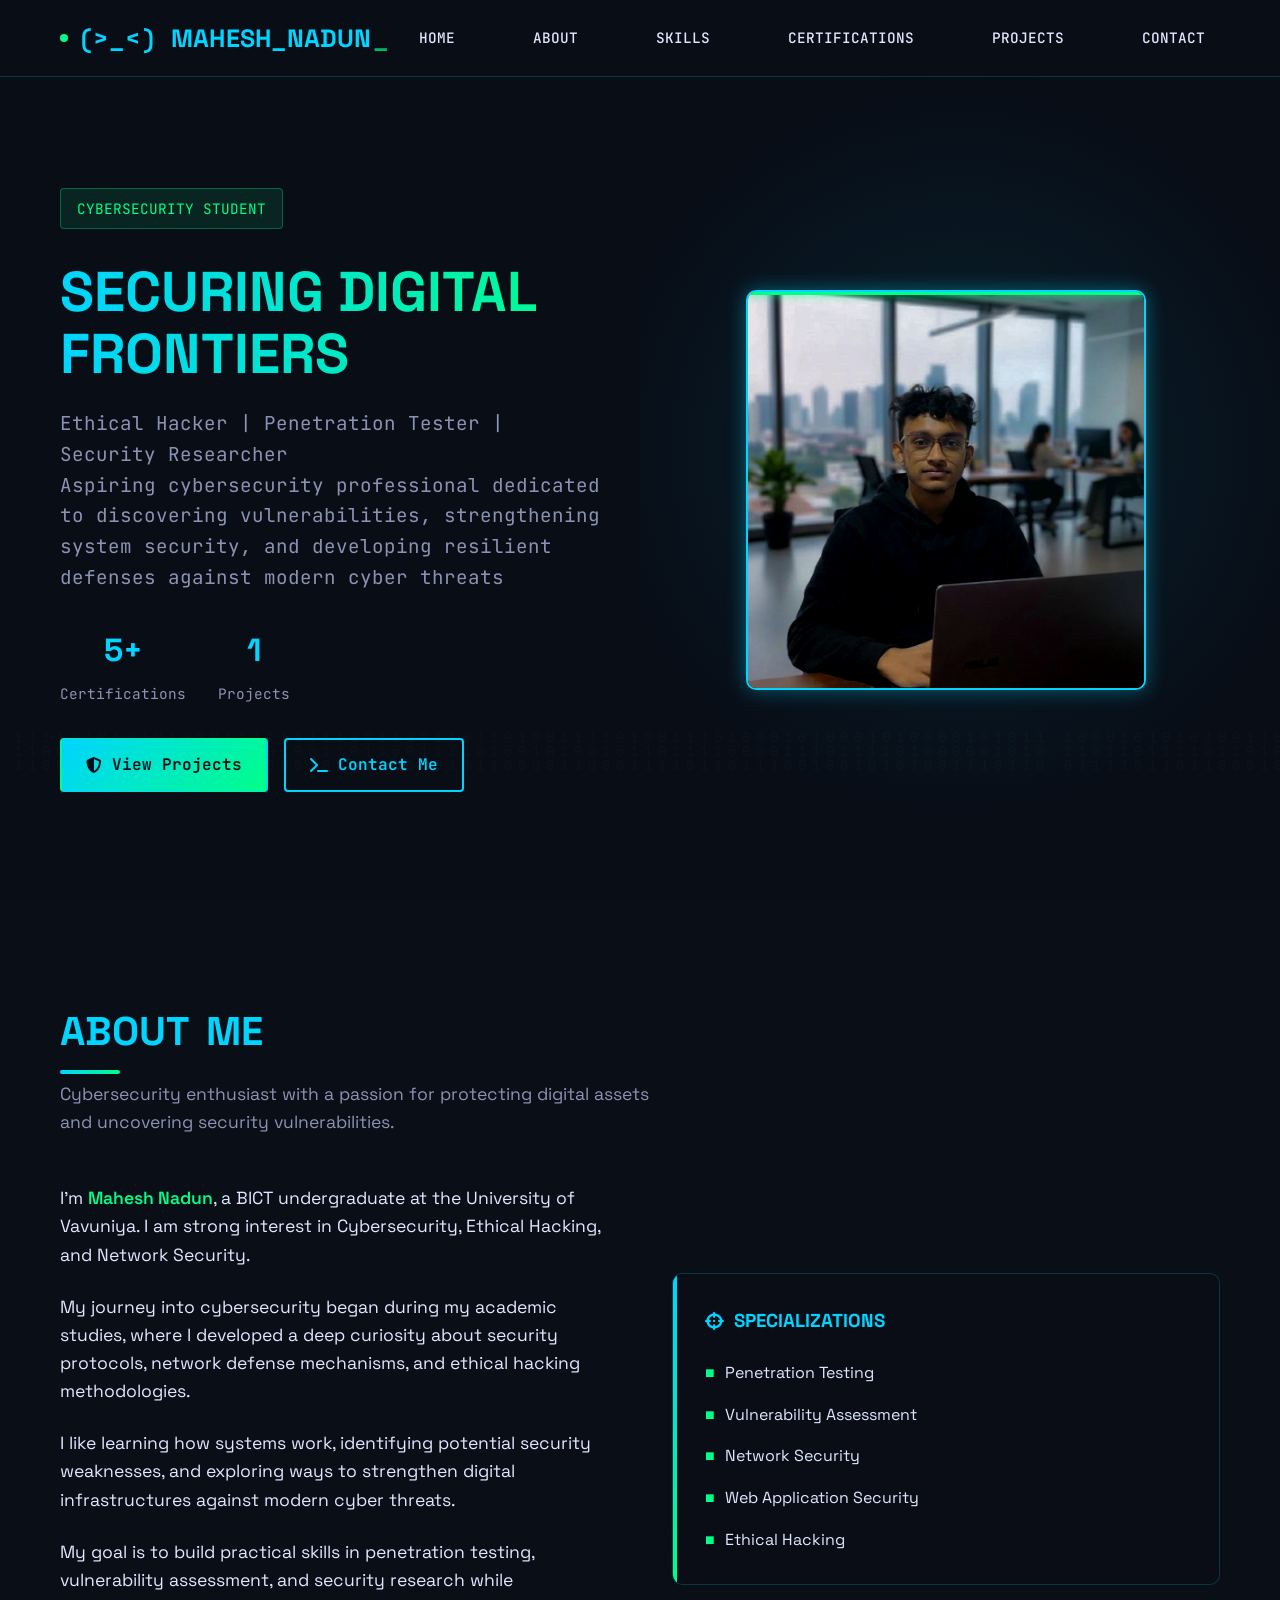
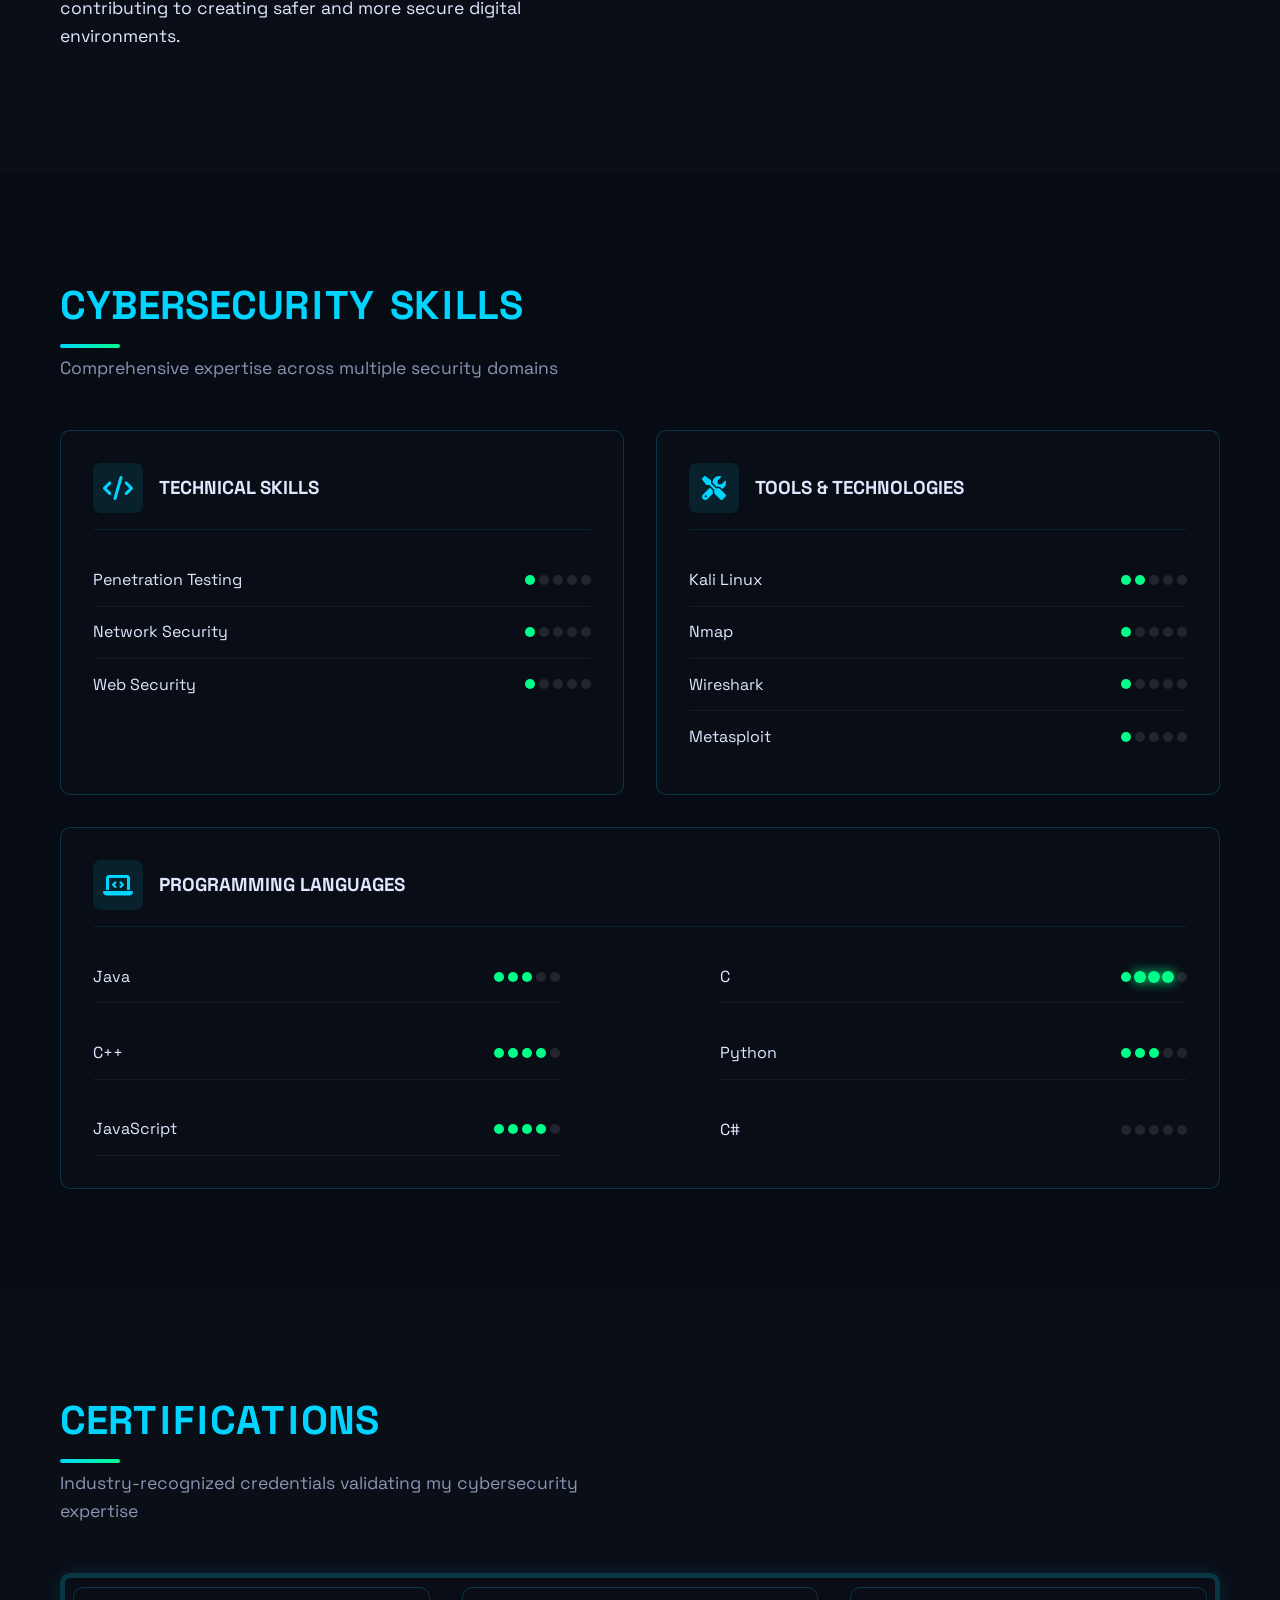
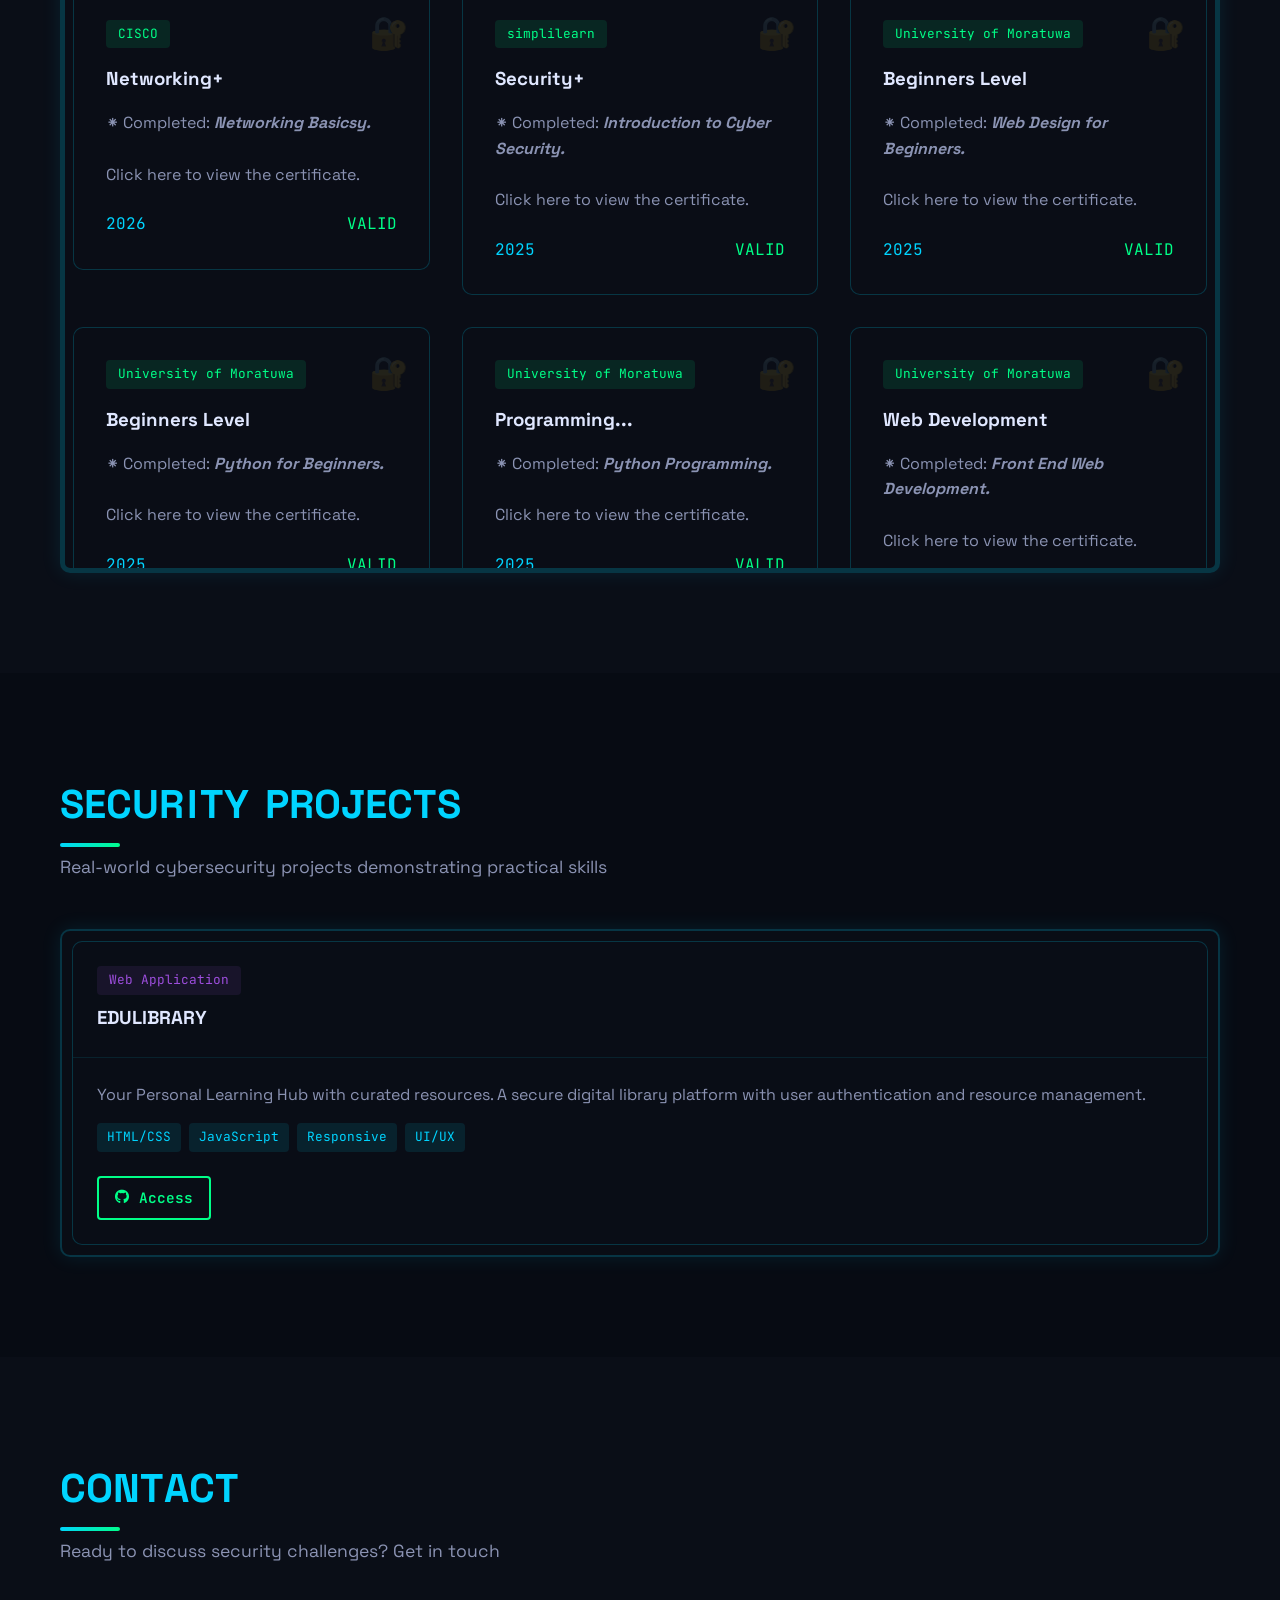
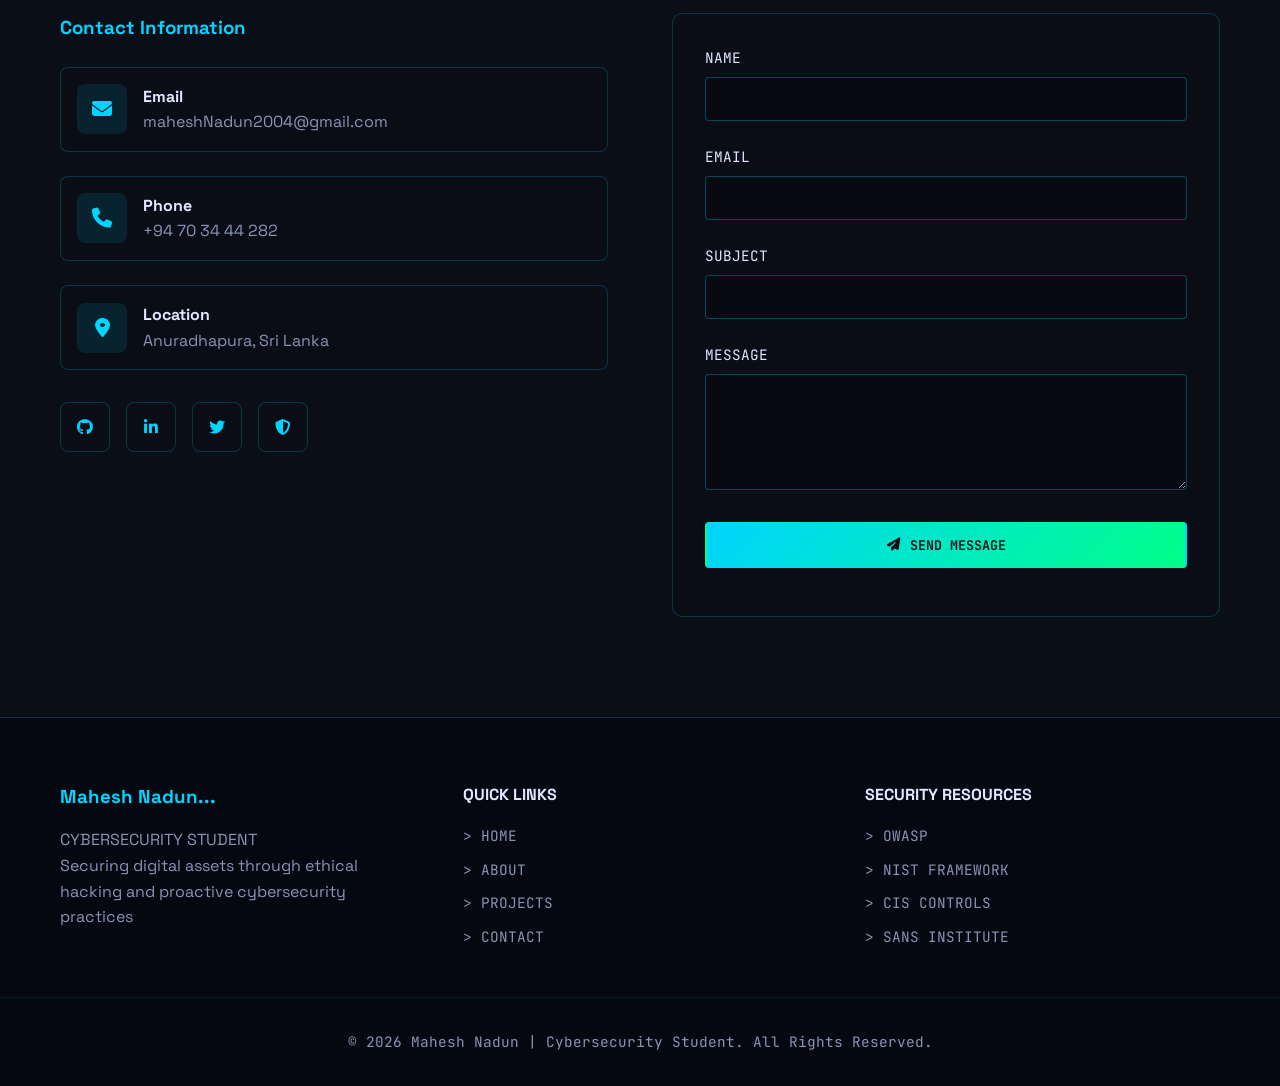
==== commit 1c6f3317: "Add Networking basic certifikate" ====
--- a/index.html
+++ b/index.html
@@ -90,20 +90,20 @@
             <div class="about-content" data-aos="fade-up">
                 <div class="about-text">
                     <p>I'm <span class="cyber-highlight">Mahesh Nadun</span>, a BICT undergraduate 
-                        at the University of Vavuniya with a strong interest in 
+                        at the University of Vavuniya. I am strong interest in 
                         Cybersecurity, Ethical Hacking, and Network Security.</p>
 
                     <p>My journey into cybersecurity began during my academic 
                         studies, where I developed a deep curiosity about security protocols, 
                         network defense mechanisms, and ethical hacking methodologies.</p>
 
-                    <p>I enjoy learning how systems work, identifying 
+                    <p>I like learning how systems work, identifying 
                         potential security weaknesses, and exploring ways to 
                         strengthen digital infrastructures against modern cyber threats.</p>
 
                     <p>My goal is to build practical skills in penetration testing, 
                         vulnerability assessment, and security research while contributing
-                         to creating safer and more secure digital environments.</p>
+                        to creating safer and more secure digital environments.</p>
                 </div>
                 
                 <div class="about-box" data-aos="fade-up">
@@ -156,7 +156,7 @@
                                 <span>Penetration Testing</span>
                                 <div class="skill-level">
                                     <span class="level-dot active"></span>
-                                    <span class="level-dot active"></span>
+                                    <span class="level-dot "></span>
                                     <span class="level-dot "></span>
                                     <span class="level-dot "></span>
                                     <span class="level-dot"></span>
@@ -282,8 +282,8 @@
                                         <span class="level-dot active"></span>
                                         <span class="level-dot active"></span>
                                         <span class="level-dot active"></span>
-                                            <span class="level-dot active"></span>
-                                        <span class="level-dot active"></span>
+                                            <span class="level-dot "></span>
+                                        <span class="level-dot "></span>
                                 </div>
                                 </li>
                         <li class="skill-item">
@@ -293,16 +293,16 @@
                                 <span class="level-dot active"></span>
                                 <span class="level-dot active"></span>
                                 <span class="level-dot active"></span>
-                                <span class="level-dot active"></span>
+                                <span class="level-dot "></span>
                             </div>
                         </li>
                             <li class="skill-item">
                                 <span>C#</span>
                                 <div class="skill-level">
-                                    <span class="level-dot active"></span>
-                                    <span class="level-dot active"></span>
-                                    <span class="level-dot active"></span>
-                                    <span class="level-dot active"></span>
+                                    <span class="level-dot "></span>
+                                    <span class="level-dot "></span>
+                                    <span class="level-dot "></span>
+                                    <span class="level-dot "></span>
                                     <span class="level-dot "></span>
                                 </div>
                             </li>
@@ -325,7 +325,22 @@
             <div class="certs-grid"data-aos="fade-up">
 
 
-                <a href="IntroductiontoCyberSecurity.html">
+                <a href="Networking_Basics_certificate-cisco.html">
+                    <div class="cert-card">
+                        <span class="cert-badge">CISCO </span>
+                        <h3> Networking+</h3>
+                        <p style="color: var(--cyber-gray); margin: 1rem 0;">
+                            ⁕ Completed: <b><i>Networking Basicsy.</i></b><br><br>
+                            Click here to view the certificate.<br>
+                        </p>
+                        <div style="display: flex; justify-content: space-between; align-items: center; margin-top: 1.5rem;">
+                            <span style="font-family: var(--font-mono); color: var(--cyber-blue);">2026</span>
+                            <span style="font-family: var(--font-mono); color: var(--cyber-green);">VALID</span>
+                        </div>
+                    </div>
+                </a>
+
+                 <a href="IntroductiontoCyberSecurity.html">
                     <div class="cert-card">
                         <span class="cert-badge">simplilearn</span>
                         <h3>Security+</h3>
@@ -626,4 +641,4 @@
 </script>
     <script src="script.js"></script>
 </body>
-</html>+</html>
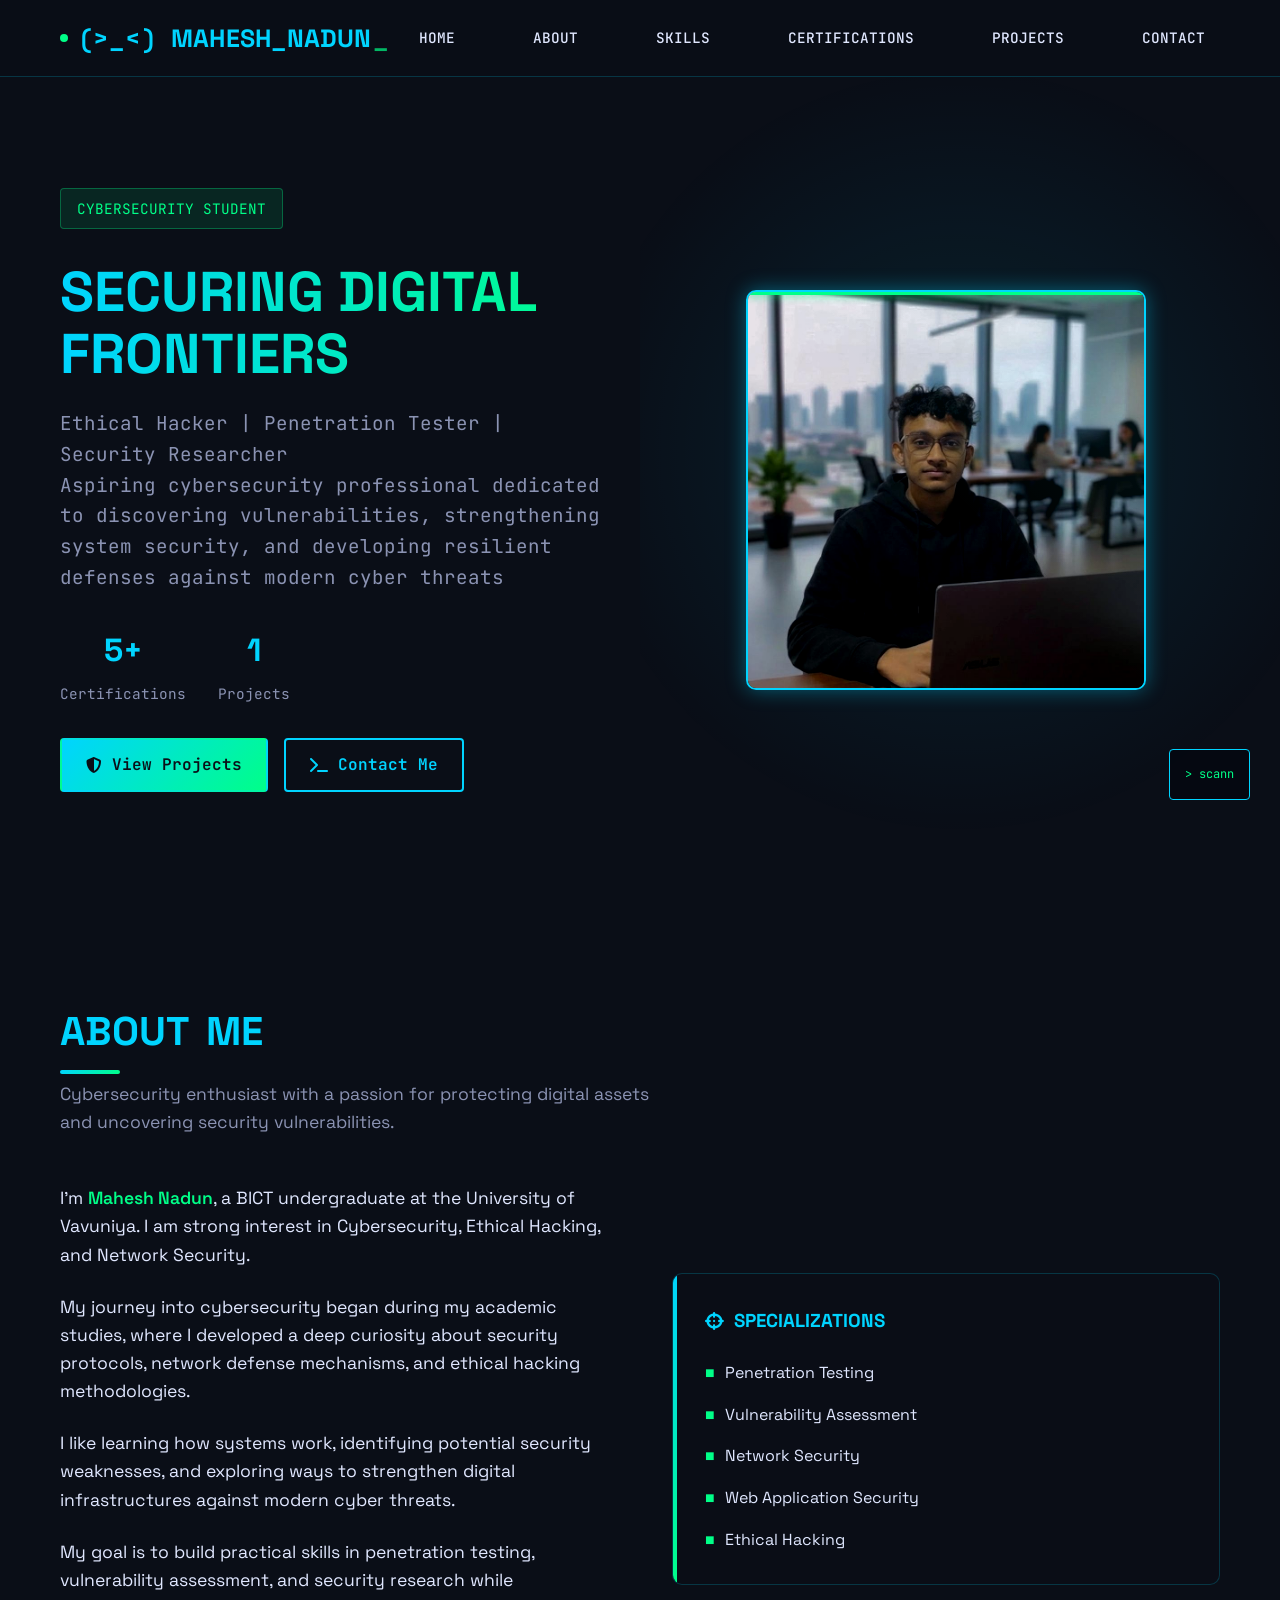
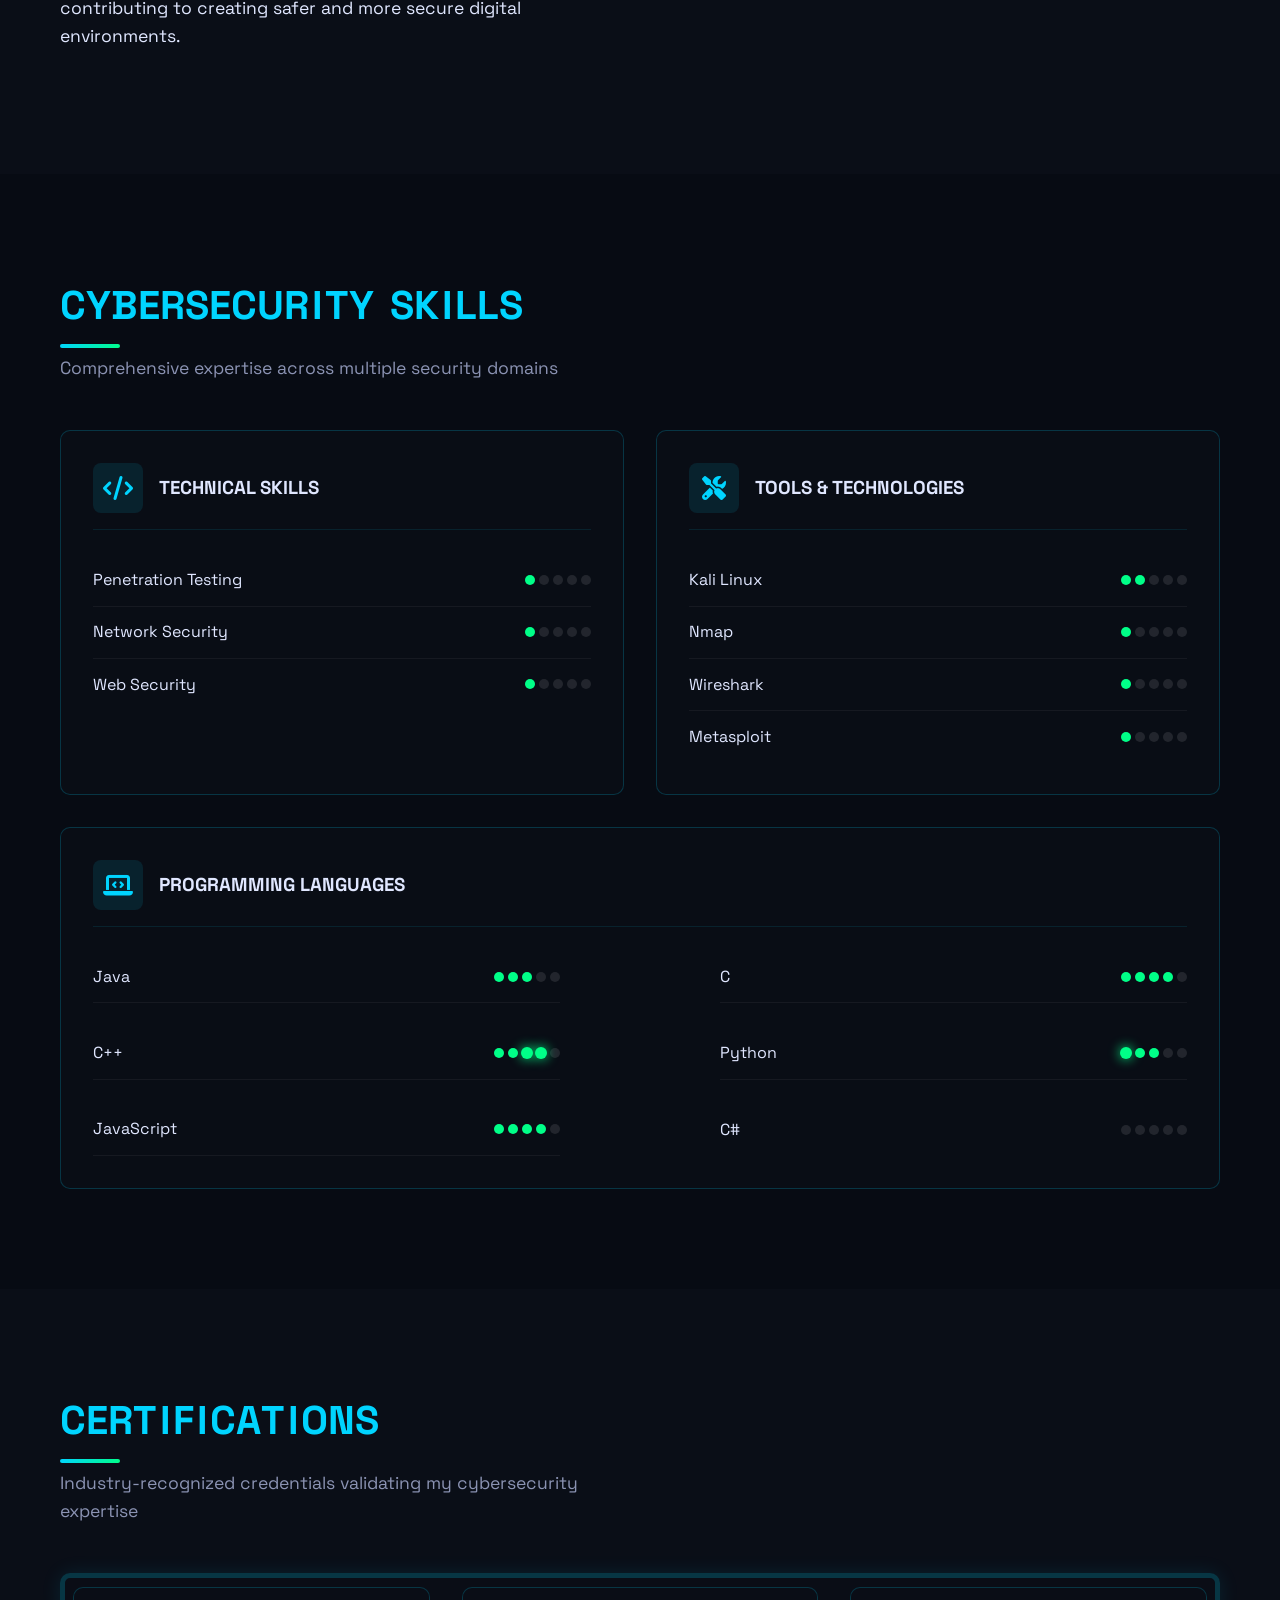
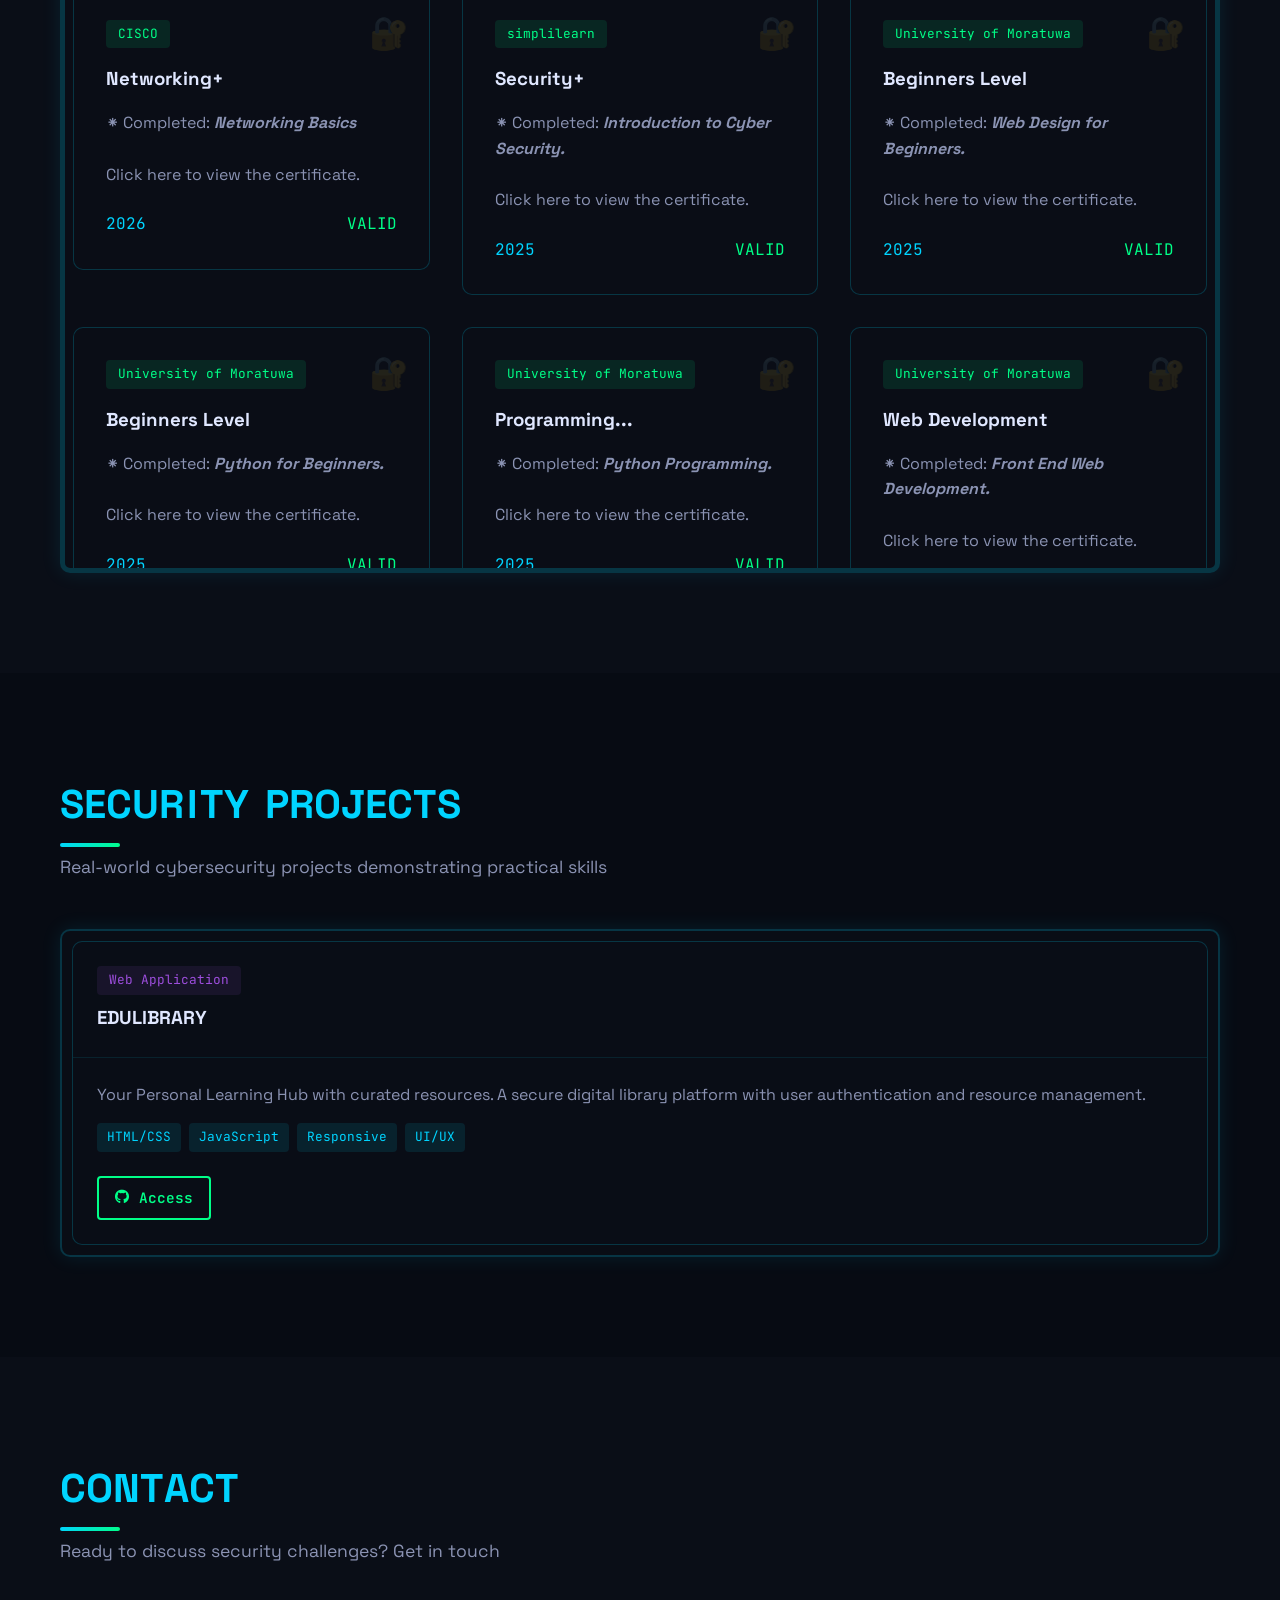
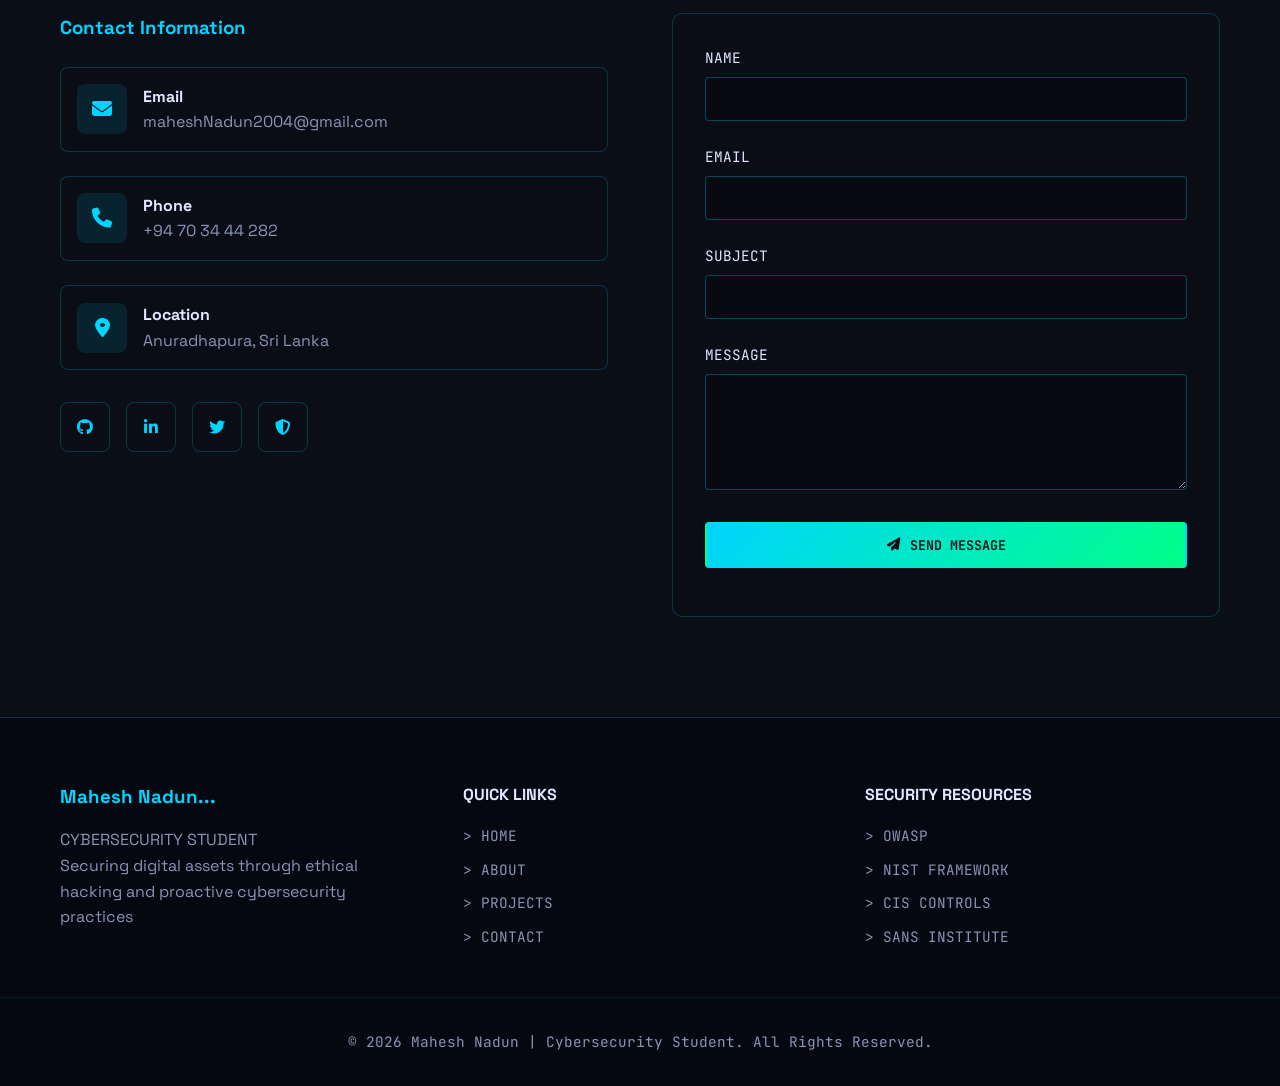
==== commit a41eb440: "Update index.html" ====
--- a/index.html
+++ b/index.html
@@ -330,7 +330,7 @@
                         <span class="cert-badge">CISCO </span>
                         <h3> Networking+</h3>
                         <p style="color: var(--cyber-gray); margin: 1rem 0;">
-                            ⁕ Completed: <b><i>Networking Basicsy.</i></b><br><br>
+                            ⁕ Completed: <b><i>Networking Basics</i></b><br><br>
                             Click here to view the certificate.<br>
                         </p>
                         <div style="display: flex; justify-content: space-between; align-items: center; margin-top: 1.5rem;">
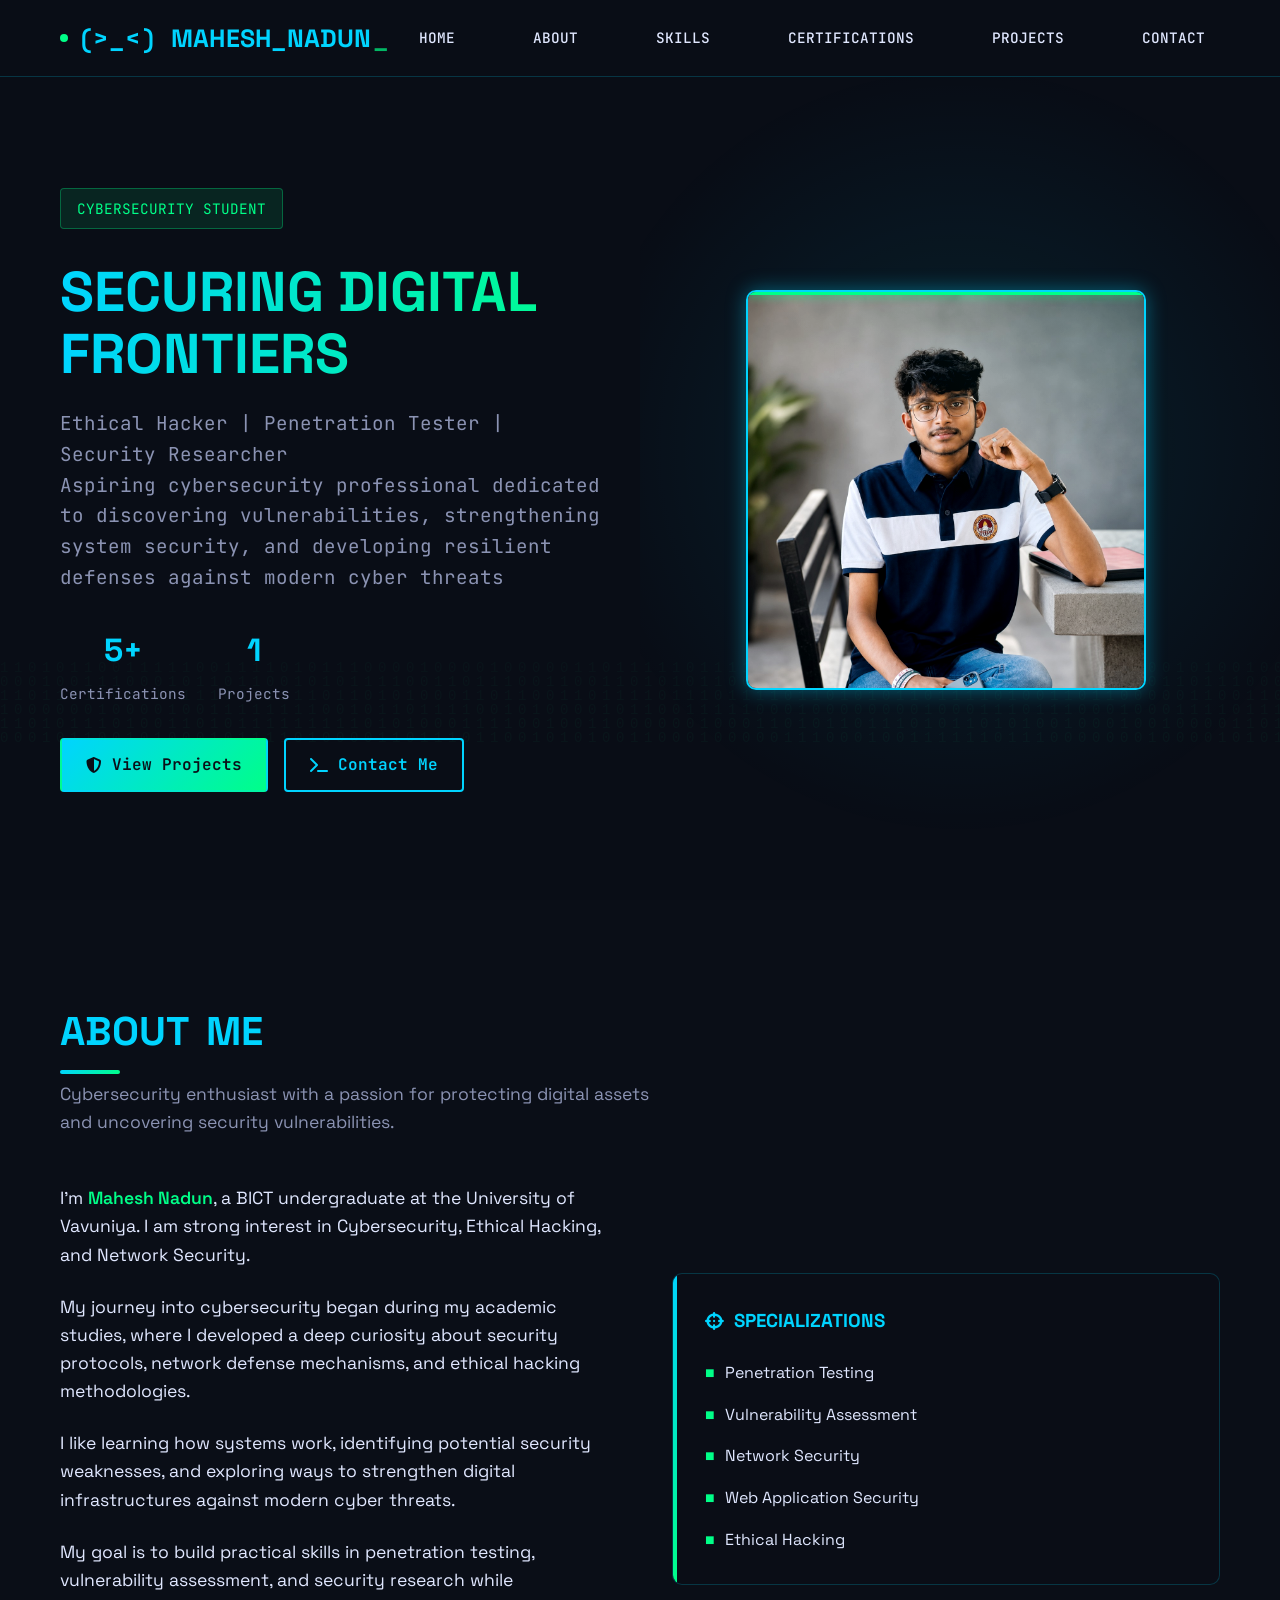
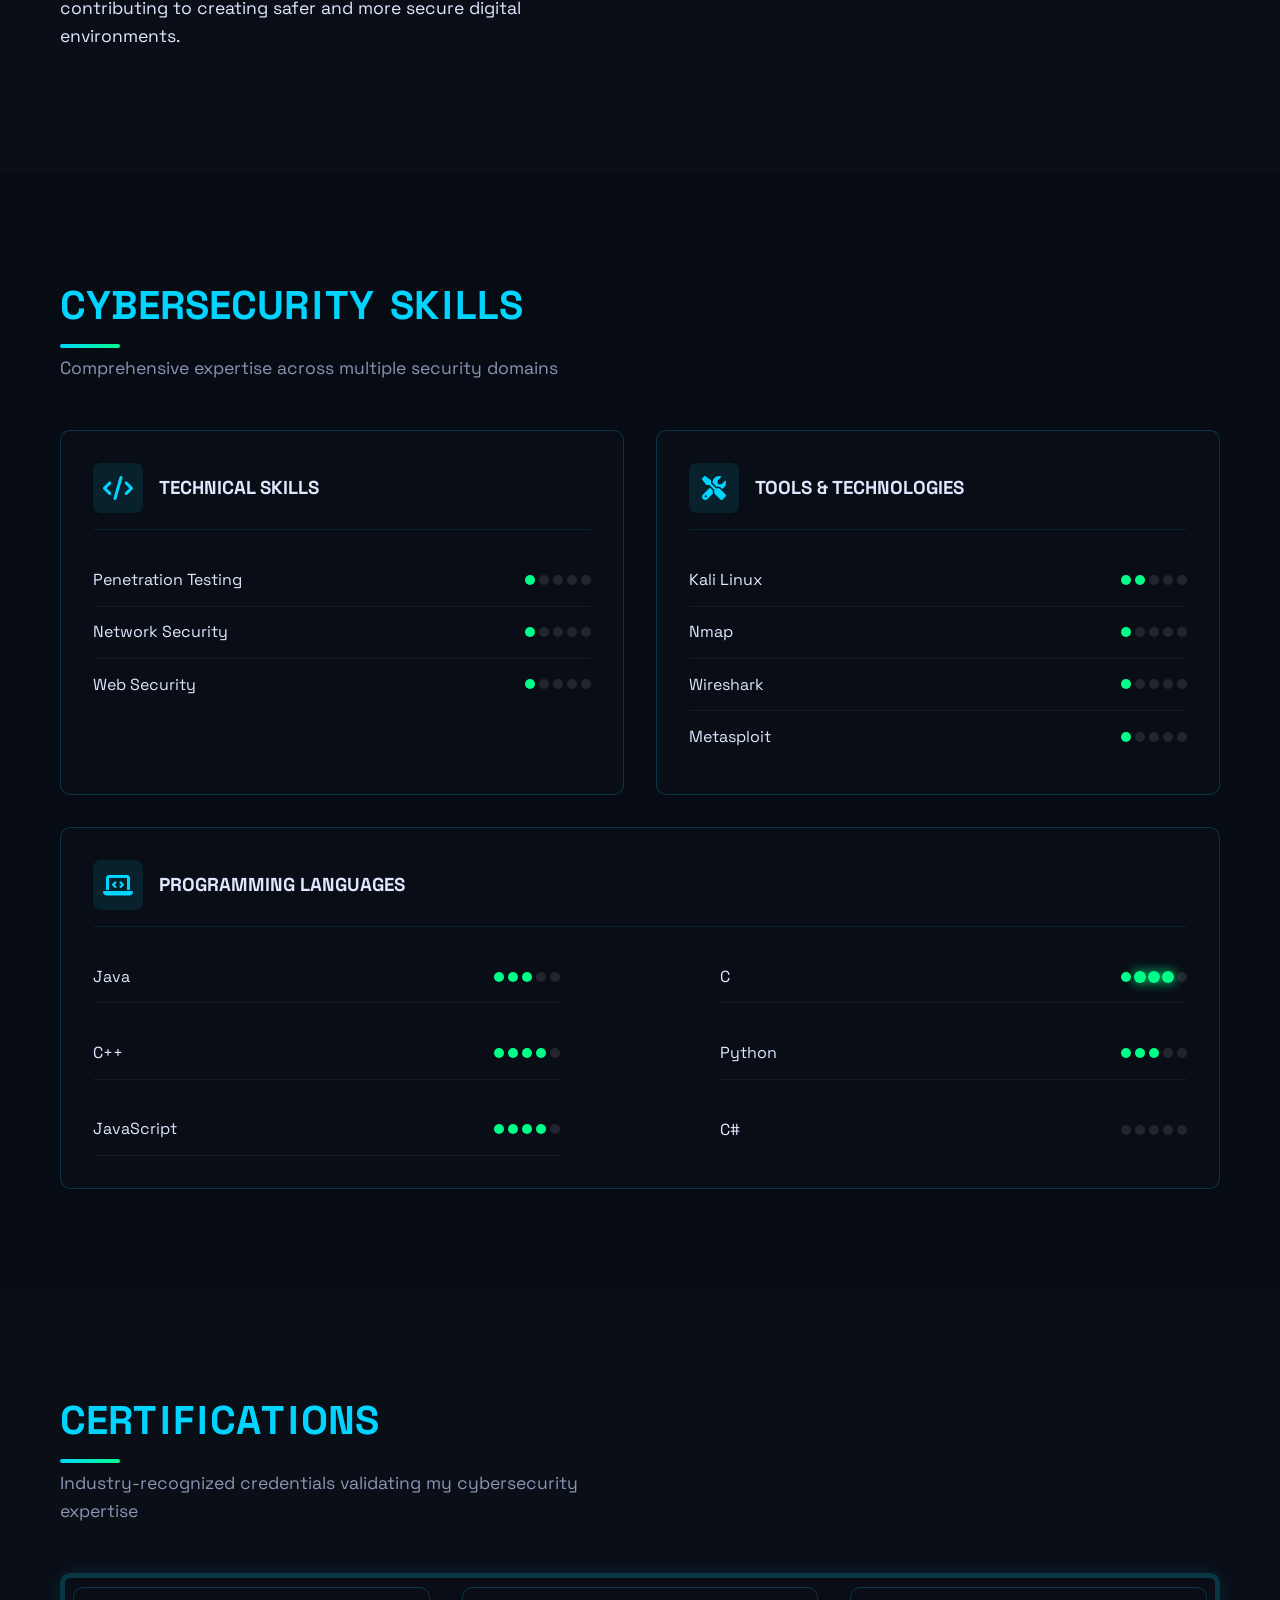
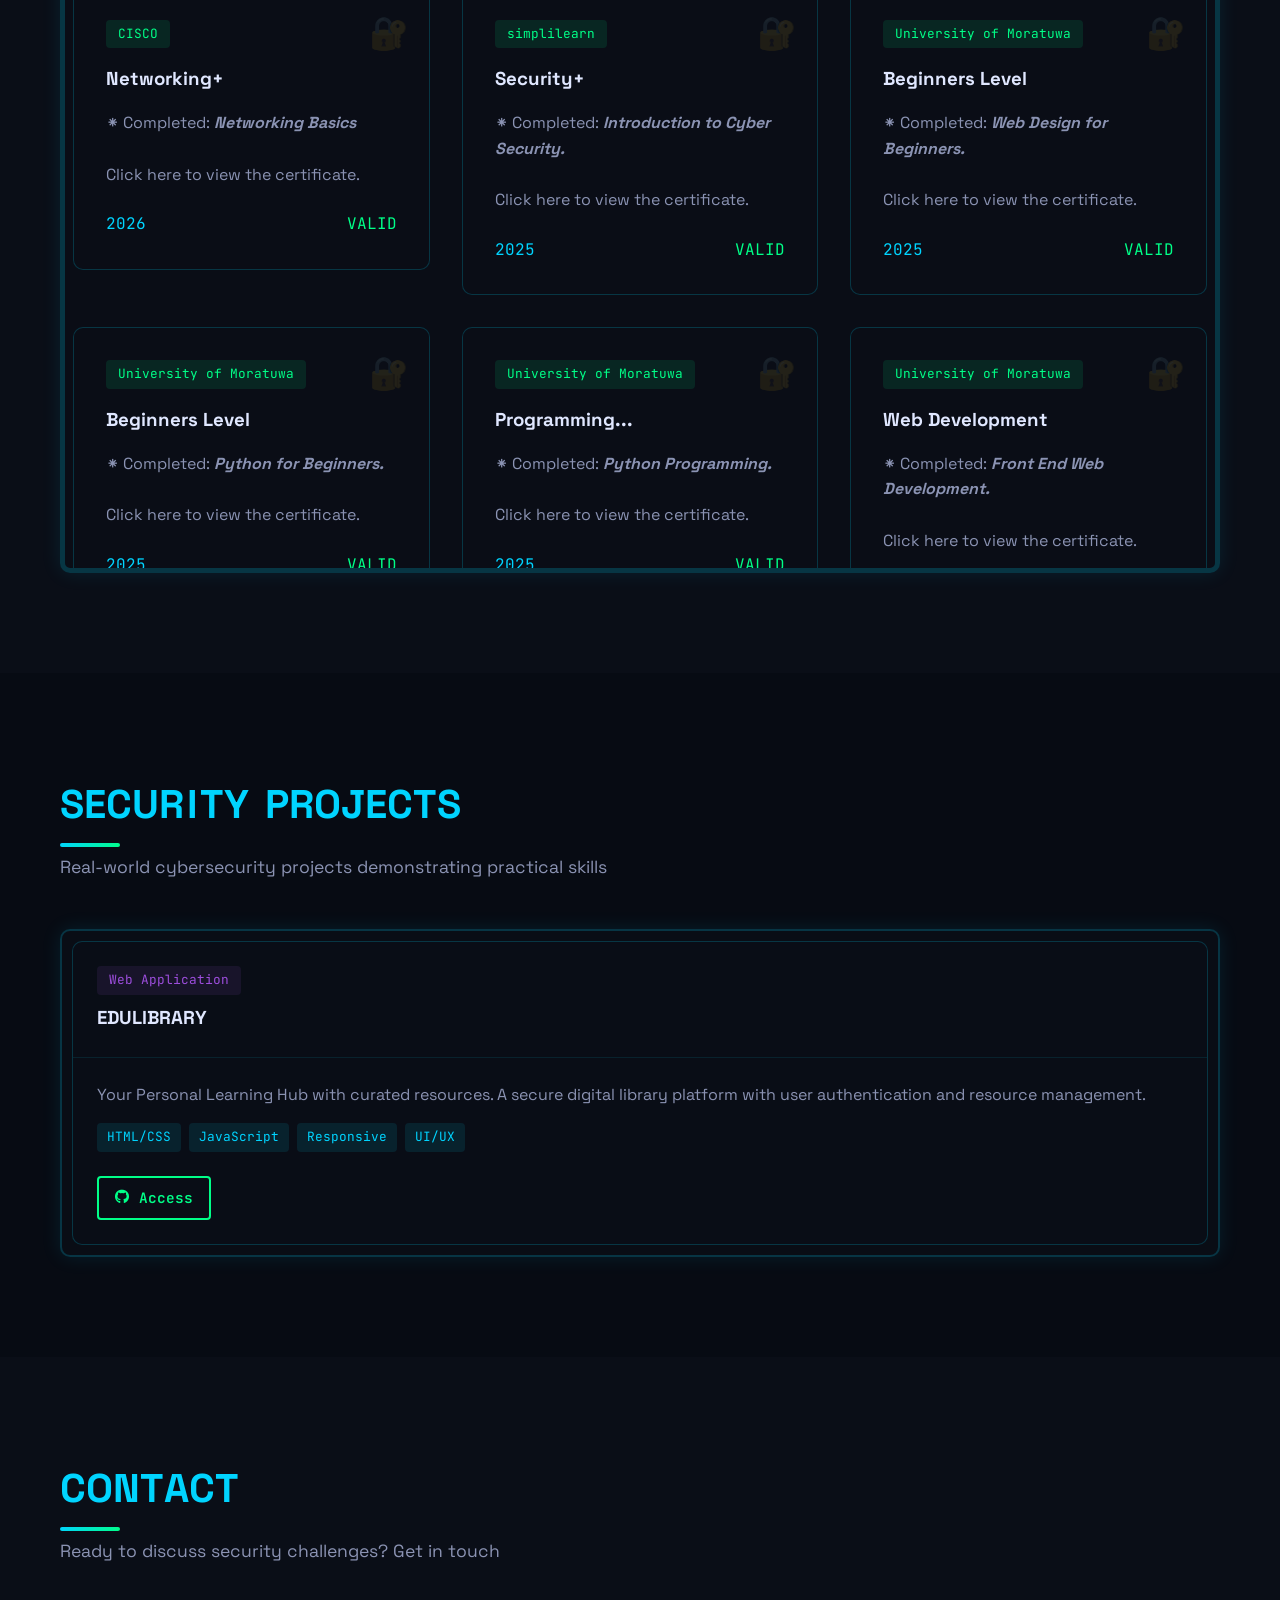
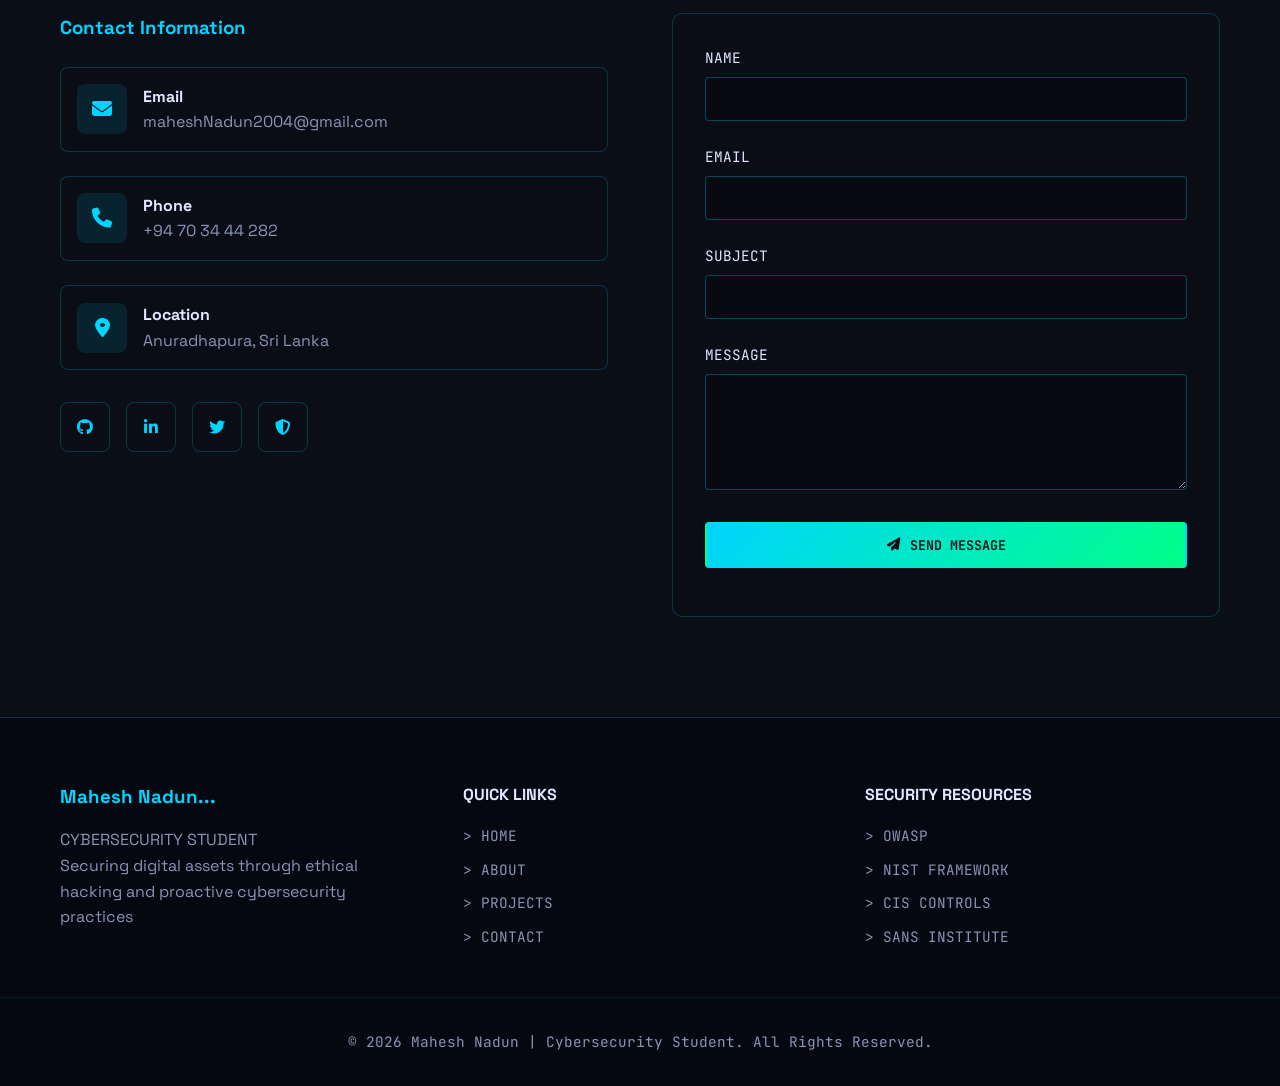
==== commit 9adcfa54: "Update index.html" ====
--- a/index.html
+++ b/index.html
@@ -72,7 +72,7 @@
             <div class="hero-image" data-aos="fade-up">
                 <div class="profile-container">
                     <div class="profile-frame">
-                        <img src="My.jpg" alt="Mahesh Nadun - Cybersecurity Specialist" class="profile-image" onerror="this.src='https://images.unsplash.com/photo-1550751827-4bd374c3f58b?q=80&w=1000'">
+                        <img src="My1.jpg" alt="Mahesh Nadun - Cybersecurity Specialist" class="profile-image" onerror="this.src='https://images.unsplash.com/photo-1550751827-4bd374c3f58b?q=80&w=1000'">
                         <div class="profile-overlay"></div>
                         <div class="scan-line"></div>
                     </div>
